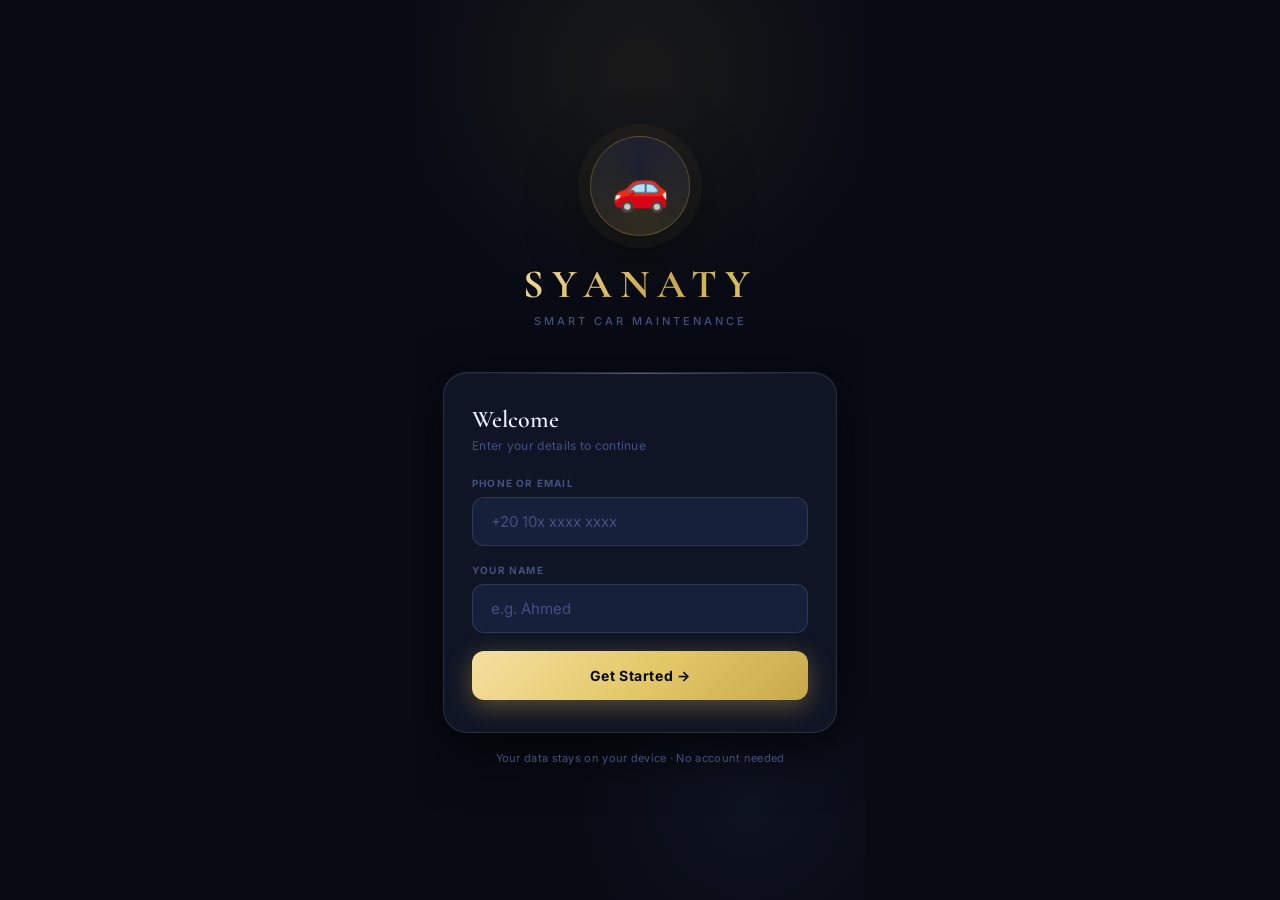
==== frontend/index.html @ de8be2dd "All" ====
<!DOCTYPE html>
<html lang="en" dir="ltr">
<head>
<meta charset="UTF-8">
<meta name="viewport" content="width=device-width, initial-scale=1.0, maximum-scale=1.0, user-scalable=no">
<title>SYANATY – Smart Car Maintenance</title>

<!-- ═══ PWA / iOS META ═══ -->
<meta name="application-name" content="SYANATY">
<meta name="apple-mobile-web-app-capable" content="yes">
<meta name="apple-mobile-web-app-status-bar-style" content="black-translucent">
<meta name="apple-mobile-web-app-title" content="SYANATY">
<meta name="mobile-web-app-capable" content="yes">
<meta name="theme-color" content="#080B14">
<meta name="description" content="Smart Car Maintenance Tracker">
<link rel="preconnect" href="https://fonts.googleapis.com">
<link href="https://fonts.googleapis.com/css2?family=Cormorant+Garamond:wght@500;600;700&family=Inter:wght@400;500;600;700&display=swap" rel="stylesheet">
<link rel="stylesheet" href="styles.css">
</head>
<body>
<div id="app">

<!-- ══ LOGIN ══ -->
<div id="loginScreen">
  <div class="login-emblem">🚗</div>
  <div class="login-wordmark">SYANATY</div>
  <div class="login-tagline">Smart Car Maintenance</div>
  <div class="login-card">
    <div class="l-title">Welcome</div>
    <div class="l-sub">Enter your details to continue</div>
    <label class="f-label">Phone or Email</label>
    <input class="f-input" id="loginInput" type="text" placeholder="+20 10x xxxx xxxx" autocomplete="off">
    <label class="f-label">Your Name</label>
    <input class="f-input" id="nameInput" type="text" placeholder="e.g. Ahmed">
    <button class="btn-gold" onclick="handleLogin()">Get Started →</button>
  </div>
  <div class="l-footer">Your data stays on your device · No account needed</div>
</div>

<!-- ══ MAIN APP ══ -->
<div id="mainApp" style="display:none;flex-direction:column;height:100%;position:relative;overflow:hidden;">

  <div id="header">
    <div class="hdr-brand">
      <div class="hdr-icon">🚗</div>
      <div class="hdr-name">SYANATY</div>
    </div>
    <div class="hdr-car">
      <div class="hdr-car-name" id="headerCarName">My Car</div>
      <div class="hdr-odo">📍 <span id="headerOdo">0</span> km</div>
    </div>
    <div class="hdr-actions">
      <button class="icon-btn" title="Update Odometer" onclick="openModal('odoModal')">🔢</button>
      <button class="icon-btn" title="Toggle Theme" id="darkToggle" onclick="toggleDark()">☀️</button>
    </div>
  </div>

  <div id="screens">

    <!-- GARAGE -->
    <div class="screen active" id="garageScreen">
      <div id="carCardContainer"></div>
      <div class="stats-grid" id="statsGrid"></div>
      <button class="add-car-btn" onclick="showToast('Multi-vehicle support coming soon!','info')">
        ＋ Add Another Vehicle
      </button>
    </div>

    <!-- CATALOG -->
    <div class="screen" id="catalogScreen">
      <div class="cat-header">
        <div>
          <div class="pg-title">Parts Catalog</div>
          <div class="pg-sub">Replacement interval tracking</div>
        </div>
        <button class="dev-btn" onclick="openDevPassword()">🛠️</button>
      </div>
      <div class="notice-banner">
        <span style="font-size:15px;flex-shrink:0;margin-top:1px">⚠️</span>
        <span>Egypt conditions — heat, dust, congestion — may reduce service intervals by up to 20%. Consider earlier replacements.</span>
      </div>
      <div id="partsList"></div>
    </div>

    <!-- HISTORY -->
    <div class="screen" id="historyScreen">
      <div class="pg-title">Maintenance History</div>
      <div class="pg-sub">Full service record</div>
      <button class="urgent-add-btn" onclick="openModal('urgentModal')">🚨 Add Urgent Record</button>
      <div class="filter-row">
        <button class="filter-btn active" id="filterAll"    onclick="setFilter('all')">All Records</button>
        <button class="filter-btn"        id="filterUrgent" onclick="setFilter('urgent')">Urgent Only</button>
      </div>
      <button class="export-btn" onclick="exportPDF()">📄 Export PDF Report</button>
      <div class="timeline" id="historyTimeline"></div>
    </div>

    <!-- EXPENSES -->
    <div class="screen" id="expensesScreen">
      <div class="pg-title">Expense Tracker</div>
      <div class="pg-sub">Monthly spending overview</div>
      <select class="month-sel" id="monthSelector" onchange="renderExpenses()"></select>
      <div class="exp-cards">
        <div class="exp-card fuel">
          <div class="exp-icon">⛽</div>
          <div class="exp-amt" id="fuelTotal">0</div>
          <div class="exp-lbl">Fuel · EGP</div>
        </div>
        <div class="exp-card maint">
          <div class="exp-icon">🔧</div>
          <div class="exp-amt" id="maintTotal">0</div>
          <div class="exp-lbl">Service · EGP</div>
        </div>
      </div>
      <div class="total-card">
        <div class="total-lbl">Total This Month</div>
        <div class="total-amt" id="monthTotal">0 EGP</div>
      </div>
      <button class="add-exp-btn" onclick="openModal('fuelModal')">⛽ Add Fuel Expense</button>
      <div class="txn-list" id="transactionList"></div>
    </div>

    <!-- PART DETAIL -->
    <div class="screen" id="partDetailScreen">
      <button class="back-btn" onclick="closePartDetail()">← Back to Catalog</button>
      <div class="pg-title" id="detailPartName"></div>
      <div class="detail-circ" id="detailCircle"></div>
      <div class="detail-grid" id="detailGrid"></div>
      <div class="tips-box" id="detailTips"></div>
      <div style="margin-top:14px">
        <button class="replace-btn" id="detailReplaceBtn" style="margin-left:0;font-size:14px;padding:14px">✅ Mark as Replaced</button>
      </div>
    </div>

  </div><!-- /screens -->

  <div id="bottomNav">
    <button class="nav-tab active" data-tab="garageScreen"  onclick="switchTab('garageScreen',this)">
      <span class="nav-icon">🏠</span><span class="nav-lbl">Garage</span>
    </button>
    <button class="nav-tab" data-tab="catalogScreen" onclick="switchTab('catalogScreen',this)">
      <span class="nav-icon">📋</span><span class="nav-lbl">Catalog</span>
    </button>
    <button class="nav-tab" data-tab="historyScreen" onclick="switchTab('historyScreen',this)">
      <span class="nav-icon">🕐</span><span class="nav-lbl">History</span>
    </button>
    <button class="nav-tab" data-tab="expensesScreen" onclick="switchTab('expensesScreen',this)">
      <span class="nav-icon">💰</span><span class="nav-lbl">Expenses</span>
    </button>
  </div>

</div><!-- /mainApp -->
</div><!-- /app -->


<div id="toast"></div>

<!-- CONFIRM -->
<div class="conf-ov" id="confirmOverlay">
  <div class="conf-box">
    <div class="conf-icon" id="confirmIcon">⚠️</div>
    <div class="conf-title" id="confirmTitle">Are you sure?</div>
    <div class="conf-msg"   id="confirmMsg">This action cannot be undone.</div>
    <div class="conf-acts">
      <button class="btn-ms" style="flex:1" onclick="closeConfirm()">Cancel</button>
      <button class="btn-mp red" style="flex:1" id="confirmOkBtn">Delete</button>
    </div>
  </div>
</div>


<!-- MODAL: Edit Car -->
<div class="modal-ov" id="carModal"><div class="modal">
  <span class="modal-handle"></span>
  <div class="modal-title">Edit Vehicle</div>
  <div class="modal-field"><label>Vehicle Name</label><input class="modal-input" id="editCarName" placeholder="e.g. My Peugeot 208"></div>
  <div class="modal-field"><label>Year</label><input class="modal-input" id="editCarYear" type="number" placeholder="2020"></div>
  <div class="modal-field">
    <label>Vehicle Icon</label>
    <div style="display:flex;align-items:center;gap:14px;margin-top:6px">
      <span id="selectedEmoji" style="font-size:34px">🚗</span>
      <div style="display:flex;gap:10px;flex-wrap:wrap">
        ${['🚗','🚙','🚕','🏎️','🚐','🚌','🛻','🚓'].map(e=>`<button onclick="selectEmoji('${e}')" style="font-size:24px;background:none;border:none;cursor:pointer;transition:transform .15s" onmouseover="this.style.transform='scale(1.3)'" onmouseout="this.style.transform='scale(1)'">${e}</button>`).join('')}
      </div>
    </div>
  </div>
  <div class="modal-actions">
    <button class="btn-ms" onclick="closeModal('carModal')">Cancel</button>
    <button class="btn-mp" onclick="saveCarDetails()">Save Changes</button>
  </div>
</div></div>

<!-- MODAL: Odometer -->
<div class="modal-ov" id="odoModal"><div class="modal">
  <span class="modal-handle"></span>
  <div class="modal-title">Update Odometer</div>
  <div class="modal-field"><label>Current Reading (km)</label><input class="modal-input" id="newOdo" type="number" placeholder="e.g. 45000"></div>
  <div class="modal-actions">
    <button class="btn-ms" onclick="closeModal('odoModal')">Cancel</button>
    <button class="btn-mp" onclick="updateOdometer()">Update</button>
  </div>
</div></div>

<!-- MODAL: Replace -->
<div class="modal-ov" id="replaceModal"><div class="modal">
  <span class="modal-handle"></span>
  <div class="modal-title">Mark as Replaced</div>
  <div style="background:var(--gold-a);border:1px solid var(--gold-b);border-radius:var(--r-xs);padding:12px 14px;margin-bottom:18px;font-size:13px;color:var(--gold2);font-weight:600" id="replacePartName"></div>
  <div class="modal-field"><label>Replacement Date</label><input class="modal-input" id="replaceDate" type="date"></div>
  <div class="modal-field"><label>Odometer at Replacement (km)</label><input class="modal-input" id="replaceKM" type="number"></div>
  <div class="modal-field"><label>Cost (EGP)</label><input class="modal-input" id="replaceCost" type="number" placeholder="e.g. 350"></div>
  <div class="modal-actions">
    <button class="btn-ms" onclick="closeModal('replaceModal')">Cancel</button>
    <button class="btn-mp" onclick="confirmReplacement()">✅ Confirm</button>
  </div>
</div></div>

<!-- MODAL: Dev Password -->
<div class="modal-ov" id="devPwModal"><div class="modal">
  <span class="modal-handle"></span>
  <div class="modal-title">🛠️ Developer Access</div>
  <div class="modal-field"><label>Password</label><input class="modal-input" id="devPwInput" type="password" placeholder="Enter password"></div>
  <div class="modal-actions">
    <button class="btn-ms" onclick="closeModal('devPwModal')">Cancel</button>
    <button class="btn-mp" onclick="checkDevPassword()">Unlock</button>
  </div>
</div></div>

<!-- MODAL: Dev Panel -->
<div class="modal-ov" id="devModal"><div class="modal">
  <span class="modal-handle"></span>
  <div class="dev-ph">
    <div class="modal-title" style="margin-bottom:0">🛠️ Developer Panel</div>
    <button class="icon-btn" onclick="closeModal('devModal')">✕</button>
  </div>
  <div id="devPartsList"></div>
  <div class="add-part-sec">
    <h3>Add New Part</h3>
    <div class="modal-field"><label>Part Name</label><input class="modal-input" id="newPartName" placeholder="e.g. Cabin Air Filter"></div>
    <div class="modal-field"><label>Interval (km)</label><input class="modal-input" id="newPartKM" type="number" placeholder="15000"></div>
    <div class="modal-field"><label>Interval (months)</label><input class="modal-input" id="newPartMonths" type="number" placeholder="12"></div>
    <div class="modal-field"><label>Cost (EGP)</label><input class="modal-input" id="newPartCost" type="number" placeholder="200"></div>
    <button class="btn-mp" style="width:100%" onclick="addNewPart()">Add Part</button>
  </div>
</div></div>

<!-- MODAL: Edit Part -->
<div class="modal-ov" id="editPartModal"><div class="modal">
  <span class="modal-handle"></span>
  <div class="modal-title">Edit Part</div>
  <input type="hidden" id="editPartId">
  <div class="modal-field"><label>Part Name</label><input class="modal-input" id="editPartName"></div>
  <div class="modal-field"><label>Interval (km)</label><input class="modal-input" id="editPartKM" type="number"></div>
  <div class="modal-field"><label>Interval (months)</label><input class="modal-input" id="editPartMonths" type="number"></div>
  <div class="modal-field"><label>Last Replaced KM</label><input class="modal-input" id="editPartLastKM" type="number"></div>
  <div class="modal-field"><label>Last Replaced Date</label><input class="modal-input" id="editPartLastDate" type="date"></div>
  <div class="modal-field"><label>Cost (EGP)</label><input class="modal-input" id="editPartCost" type="number"></div>
  <div class="modal-actions">
    <button class="btn-ms" onclick="closeModal('editPartModal')">Cancel</button>
    <button class="btn-mp" onclick="savePartEdit()">Save</button>
  </div>
</div></div>

<!-- MODAL: Urgent -->
<div class="modal-ov" id="urgentModal"><div class="modal">
  <span class="modal-handle"></span>
  <div class="modal-title">🚨 Urgent Record</div>
  <div class="modal-field"><label>Service / Issue</label><input class="modal-input" id="urgentService" placeholder="e.g. Brake failure repair"></div>
  <div class="modal-field"><label>Date</label><input class="modal-input" id="urgentDate" type="date"></div>
  <div class="modal-field"><label>Odometer (km)</label><input class="modal-input" id="urgentMileage" type="number"></div>
  <div class="modal-field"><label>Cost (EGP)</label><input class="modal-input" id="urgentCost" type="number"></div>
  <div class="modal-actions">
    <button class="btn-ms" onclick="closeModal('urgentModal')">Cancel</button>
    <button class="btn-mp red" onclick="saveUrgentRecord()">Add Record</button>
  </div>
</div></div>

<!-- MODAL: Edit History -->
<div class="modal-ov" id="editHistoryModal"><div class="modal">
  <span class="modal-handle"></span>
  <div class="modal-title">Edit Record</div>
  <input type="hidden" id="editHistoryId">
  <div class="modal-field"><label>Service</label><input class="modal-input" id="editHistoryService"></div>
  <div class="modal-field"><label>Date</label><input class="modal-input" id="editHistoryDate" type="date"></div>
  <div class="modal-field"><label>Odometer (km)</label><input class="modal-input" id="editHistoryMileage" type="number"></div>
  <div class="modal-field"><label>Cost (EGP)</label><input class="modal-input" id="editHistoryCost" type="number"></div>
  <div class="modal-actions">
    <button class="btn-ms" onclick="closeModal('editHistoryModal')">Cancel</button>
    <button class="btn-mp" onclick="saveHistoryEdit()">Save Changes</button>
  </div>
</div></div>

<!-- MODAL: Parts Alert -->
<div class="modal-ov" id="partsAlertModal"><div class="modal">
  <span class="modal-handle"></span>
  <div style="display:flex;align-items:center;gap:12px;margin-bottom:20px">
    <span id="partsAlertIcon" style="font-size:26px"></span>
    <div class="modal-title" style="margin-bottom:0" id="partsAlertTitle"></div>
  </div>
  <div id="partsAlertList"></div>
  <div style="margin-top:16px">
    <button class="btn-mp" onclick="closeModal('partsAlertModal');switchTab('catalogScreen',document.querySelector('[data-tab=catalogScreen]'))">View Full Catalog →</button>
  </div>
</div></div>

<!-- MODAL: Fuel -->
<div class="modal-ov" id="fuelModal"><div class="modal">
  <span class="modal-handle"></span>
  <div class="modal-title">⛽ Add Fuel Expense</div>
  <div class="modal-field"><label>Amount (EGP)</label><input class="modal-input" id="fuelAmount" type="number" placeholder="e.g. 500"></div>
  <div class="modal-field"><label>Note</label><input class="modal-input" id="fuelNote" placeholder="e.g. Full tank"></div>
  <div class="modal-field"><label>Date</label><input class="modal-input" id="fuelDate" type="date"></div>
  <div class="modal-actions">
    <button class="btn-ms" onclick="closeModal('fuelModal')">Cancel</button>
    <button class="btn-mp grn" onclick="saveFuelExpense()">Add Expense</button>
  </div>
</div></div>

<script>
// ══════════════════════════════════════════
//  DATA
// ══════════════════════════════════════════
const DEFAULT_PARTS = [
  {id:'p1', name:'Engine Oil',           intervalKM:5000,  intervalMonths:3,  lastReplacedKM:0, lastReplacedDate:ds(-60),  costNew:350},
  {id:'p2', name:'Oil Filter',           intervalKM:5000,  intervalMonths:3,  lastReplacedKM:0, lastReplacedDate:ds(-60),  costNew:80},
  {id:'p3', name:'Air Filter',           intervalKM:15000, intervalMonths:12, lastReplacedKM:0, lastReplacedDate:ds(-180), costNew:150},
  {id:'p4', name:'Cabin Air Filter',     intervalKM:15000, intervalMonths:12, lastReplacedKM:0, lastReplacedDate:ds(-200), costNew:120},
  {id:'p5', name:'Spark Plugs',          intervalKM:30000, intervalMonths:24, lastReplacedKM:0, lastReplacedDate:ds(-400), costNew:600},
  {id:'p6', name:'Brake Pads (Front)',   intervalKM:30000, intervalMonths:24, lastReplacedKM:0, lastReplacedDate:ds(-300), costNew:800},
  {id:'p7', name:'Brake Pads (Rear)',    intervalKM:50000, intervalMonths:36, lastReplacedKM:0, lastReplacedDate:ds(-365), costNew:600},
  {id:'p8', name:'Timing Belt',          intervalKM:60000, intervalMonths:48, lastReplacedKM:0, lastReplacedDate:ds(-500), costNew:2500},
  {id:'p9', name:'Coolant',             intervalKM:40000, intervalMonths:24, lastReplacedKM:0, lastReplacedDate:ds(-250), costNew:400},
  {id:'p10',name:'Transmission Fluid',   intervalKM:60000, intervalMonths:48, lastReplacedKM:0, lastReplacedDate:ds(-600), costNew:900},
  {id:'p11',name:'Brake Fluid',          intervalKM:40000, intervalMonths:24, lastReplacedKM:0, lastReplacedDate:ds(-300), costNew:250},
  {id:'p12',name:'Battery',              intervalKM:80000, intervalMonths:48, lastReplacedKM:0, lastReplacedDate:ds(-200), costNew:3000},
  {id:'p13',name:'Tire Rotation',        intervalKM:10000, intervalMonths:6,  lastReplacedKM:0, lastReplacedDate:ds(-90),  costNew:200},
  {id:'p14',name:'Wipers',              intervalKM:20000, intervalMonths:12, lastReplacedKM:0, lastReplacedDate:ds(-180), costNew:200},
  {id:'p15',name:'Power Steering Fluid', intervalKM:50000, intervalMonths:36, lastReplacedKM:0, lastReplacedDate:ds(-400), costNew:300},
];

const TIPS = {
  'Engine Oil':          ['Change oil every 5,000 km in Egyptian climate — heat degrades oil faster.','Use full-synthetic for better protection at high temperatures.','Check oil level monthly between changes.'],
  'Oil Filter':          ['Always replace the oil filter with every oil change.','A clogged filter reduces engine protection significantly.','Use OEM or quality aftermarket filters.'],
  'Air Filter':          ['Dusty Cairo roads clog filters faster — inspect every 5,000 km.','A dirty filter reduces fuel efficiency by up to 10%.','Tap gently to remove loose dust between changes.'],
  'Brake Pads (Front)':  ['Squealing sounds mean brake pads need inspection immediately.','City traffic causes faster brake wear than highway driving.','Always replace front pads as a pair.'],
  'Brake Pads (Rear)':   ['Monitor rear pads alongside front — replace as sets where possible.','Softer rear pads degrade faster with heavy loads.'],
  'Spark Plugs':         ['Worn plugs cause rough idling and poor fuel economy.','Iridium plugs last significantly longer than standard copper.','Check plug condition during every major tune-up.'],
  'Battery':             ['Extreme summer heat reduces battery life significantly.','Clean terminal corrosion with a baking soda solution.','Test battery health annually after the second year.'],
  'Timing Belt':         ['Never delay timing belt replacement — failure destroys the engine.','Always replace the water pump and tensioner at the same time.','Record the exact mileage and date of every replacement.'],
};

function ds(offset=0) {
  const d=new Date(); d.setDate(d.getDate()+offset);
  return d.toISOString().split('T')[0];
}
function load(k,def){ try{const v=localStorage.getItem(k);return v?JSON.parse(v):def}catch{return def} }
function save(k,v){ localStorage.setItem(k,JSON.stringify(v)); }

let car      = load('sy_car',     {name:'My Car',year:2020,emoji:'🚗',odometer:25000});
let parts    = load('sy_parts',   DEFAULT_PARTS);
let history  = load('sy_history', []);
let expenses = load('sy_expenses',{});
let isDark   = load('sy_dark',    true);
let hFilter  = 'all';
let curPartId= null;

// ══════════════════════════════════════════
//  BOOT
// ══════════════════════════════════════════
window.addEventListener('DOMContentLoaded',()=>{
  applyTheme();
  if(load('sy_logged',false)) showApp();
  setupMonths();
  document.getElementById('newOdo').value = car.odometer;
});

function applyTheme(){
  const on=!isDark;
  document.documentElement.classList.toggle('light',on);
  const btn=document.getElementById('darkToggle');
  if(btn) btn.textContent = isDark?'☀️':'🌙';
}
function toggleDark(){ isDark=!isDark; save('sy_dark',isDark); applyTheme(); }

function handleLogin(){
  const val=document.getElementById('loginInput').value.trim();
  if(!val){showToast('Please enter your phone or email','error');return;}
  const name=document.getElementById('nameInput').value.trim();
  if(name){ car.name=name+"'s Car"; save('sy_car',car); }
  save('sy_logged',true);
  showApp();
}
function showApp(){
  document.getElementById('loginScreen').style.display='none';
  document.getElementById('mainApp').style.display='flex';
  renderAll();
}
function renderAll(){ renderHeader();renderGarage();renderCatalog();renderHistory();renderExpenses(); }

// ══════════════════════════════════════════
//  HEADER
// ══════════════════════════════════════════
function renderHeader(){
  document.getElementById('headerCarName').textContent=car.emoji+' '+car.name;
  document.getElementById('headerOdo').textContent=fmt(car.odometer);
}

// ══════════════════════════════════════════
//  TABS
// ══════════════════════════════════════════
function switchTab(id,btn){
  document.querySelectorAll('.screen').forEach(s=>s.classList.remove('active'));
  document.querySelectorAll('.nav-tab').forEach(t=>t.classList.remove('active'));
  document.getElementById(id).classList.add('active');
  btn.classList.add('active');
  if(id==='expensesScreen') renderExpenses();
}

// ══════════════════════════════════════════
//  GARAGE
// ══════════════════════════════════════════
function renderGarage(){
  document.getElementById('carCardContainer').innerHTML=`
    <div class="car-card ani">
      <span class="cc-emoji">${car.emoji}</span>
      <div class="cc-eyebrow">Your Vehicle</div>
      <div class="cc-name">${car.name}</div>
      <span class="cc-year">${car.year}</span>
      <div class="cc-divider"></div>
      <div class="cc-odo-label">Current Odometer</div>
      <div class="cc-odo-row">
        <div class="cc-odo-val">${fmt(car.odometer)}</div>
        <div class="cc-odo-unit">km</div>
      </div>
      <div class="cc-actions">
        <button class="cc-btn" onclick="openEditCar()">✏️ Edit Details</button>
        <button class="cc-btn" onclick="openModal('odoModal')">🔢 Update KM</button>
      </div>
    </div>`;

  const urg=parts.filter(p=>calcLife(p)<15).length;
  const att=parts.filter(p=>{const l=calcLife(p);return l>=15&&l<30;}).length;
  const tot=history.reduce((s,h)=>s+(h.cost||0),0);

  document.getElementById('statsGrid').innerHTML=`
    <div class="stat-card s-red clickable" onclick="showPartsModal('urgent')">
      <div class="stat-icon-ring si-red">⚠️</div>
      <div class="stat-val c-red">${urg}</div>
      <div class="stat-label">Urgent Parts</div>
      <div class="stat-hint sh-red">Tap to view →</div>
    </div>
    <div class="stat-card s-amber clickable" onclick="showPartsModal('attention')">
      <div class="stat-icon-ring si-amber">🔔</div>
      <div class="stat-val c-amber">${att}</div>
      <div class="stat-label">Need Attention</div>
      <div class="stat-hint sh-amber">Tap to view →</div>
    </div>
    <div class="stat-card">
      <div class="stat-icon-ring si-blue">📋</div>
      <div class="stat-val">${history.length}</div>
      <div class="stat-label">Services Done</div>
    </div>
    <div class="stat-card">
      <div class="stat-icon-ring si-gold">💰</div>
      <div class="stat-val" style="font-size:20px">${fmt(tot)}</div>
      <div class="stat-label">Total Spent (EGP)</div>
    </div>`;
}

// ══════════════════════════════════════════
//  CATALOG
// ══════════════════════════════════════════
function calcLife(p){ return Math.max(0,Math.min(100,((p.intervalKM-(car.odometer-p.lastReplacedKM))/p.intervalKM)*100)); }
function calcExpiry(p){ const d=new Date(p.lastReplacedDate); d.setMonth(d.getMonth()+p.intervalMonths); return d.toISOString().split('T')[0]; }
function calcRemKM(p){ return Math.max(0,p.intervalKM-(car.odometer-p.lastReplacedKM)); }

function renderCatalog(){
  const list=document.getElementById('partsList');
  if(!parts.length){list.innerHTML='<div class="empty"><div class="empty-ico">🔧</div><div class="empty-txt">No parts in catalog. Use the developer panel to add some.</div></div>';return;}
  list.innerHTML=parts.map(p=>{
    const life=calcLife(p), remKM=calcRemKM(p), expiry=calcExpiry(p);
    const bc=life<15?'bg-crit':life<30?'bg-warn':'bg-good';
    const bt=life<15?'Critical':life<30?'Soon':'Good';
    const cc=life<15?'urgent':life<30?'warning':'';
    return `<div class="part-card ${cc} ani" onclick="openDetail('${p.id}')">
      <div class="part-hdr">
        <div class="part-name">${p.name}</div>
        <span class="part-badge ${bc}">${bt}</span>
      </div>
      <div class="part-body">
        <div>${svg(life,56)}</div>
        <div class="part-info">
          <div class="part-row"><span class="pr-lbl">Remaining</span><span class="pr-val" style="color:${life<15?'var(--red)':life<30?'var(--amber)':'var(--green)'};font-family:var(--serif);font-size:14px">${life.toFixed(0)}%</span></div>
          <div class="part-row"><span class="pr-lbl">KM left</span><span class="pr-val">${fmt(remKM)} km</span></div>
          <div class="part-row"><span class="pr-lbl">Due date</span><span class="pr-val">${expiry}</span></div>
          <div class="part-row"><span class="pr-lbl">Interval</span><span class="pr-val">${fmt(p.intervalKM)} km</span></div>
        </div>
      </div>
      <button class="replace-btn ${life<15?'crit':''}" onclick="event.stopPropagation();openReplaceModal('${p.id}')">✅ Mark as Replaced</button>
    </div>`;
  }).join('');
}

function svg(pct,size=80,fs='11'){
  const r=(size-10)/2, circ=2*Math.PI*r, off=circ*(1-pct/100);
  const c=pct<15?'var(--red)':pct<30?'var(--amber)':'var(--green)';
  return `<svg width="${size}" height="${size}" viewBox="0 0 ${size} ${size}" class="circ-svg">
    <circle class="circ-bg" cx="${size/2}" cy="${size/2}" r="${r}"/>
    <circle class="circ-fg" cx="${size/2}" cy="${size/2}" r="${r}" stroke="${c}" stroke-dasharray="${circ}" stroke-dashoffset="${off}"/>
    <text class="circ-txt" x="${size/2}" y="${size/2+4}" text-anchor="middle" fill="${c}" font-size="${fs}" font-weight="700">${pct.toFixed(0)}%</text>
  </svg>`;
}

// ══════════════════════════════════════════
//  PART DETAIL
// ══════════════════════════════════════════
function openDetail(id){
  curPartId=id;
  const p=parts.find(x=>x.id===id);
  const life=calcLife(p), remKM=calcRemKM(p), expiry=calcExpiry(p);
  document.getElementById('detailPartName').textContent=p.name;
  document.getElementById('detailCircle').innerHTML=svg(life,160,'18');
  document.getElementById('detailGrid').innerHTML=`
    <div class="d-stat"><div class="ds-lbl">Remaining Life</div><div class="ds-val" style="color:${life<15?'var(--red)':life<30?'var(--amber)':'var(--green)'}">${life.toFixed(1)}%</div></div>
    <div class="d-stat"><div class="ds-lbl">KM Remaining</div><div class="ds-val">${fmt(remKM)} km</div></div>
    <div class="d-stat"><div class="ds-lbl">Due Date</div><div class="ds-val">${expiry}</div></div>
    <div class="d-stat"><div class="ds-lbl">Interval</div><div class="ds-val">${fmt(p.intervalKM)} km</div></div>
    <div class="d-stat"><div class="ds-lbl">Last Replaced</div><div class="ds-val">${p.lastReplacedDate}</div></div>
    <div class="d-stat"><div class="ds-lbl">Replaced at KM</div><div class="ds-val">${fmt(p.lastReplacedKM)}</div></div>`;
  const tips=(TIPS[p.name])||['Check this component regularly.','Follow manufacturer recommendations.','Keep records of all replacements.'];
  document.getElementById('detailTips').innerHTML=`
    <div class="tips-hdr">💡 Maintenance Tips</div>
    ${tips.map(t=>`<div class="tip-line">${t}</div>`).join('')}`;
  document.getElementById('detailReplaceBtn').onclick=()=>openReplaceModal(id);
  document.querySelectorAll('.screen').forEach(s=>s.classList.remove('active'));
  document.getElementById('partDetailScreen').classList.add('active');
}
function closePartDetail(){
  document.querySelectorAll('.screen').forEach(s=>s.classList.remove('active'));
  document.getElementById('catalogScreen').classList.add('active');
}

// ══════════════════════════════════════════
//  PARTS ALERT MODAL
// ══════════════════════════════════════════
function showPartsModal(type){
  const isUrgent=type==='urgent';
  const filtered=parts.filter(p=>{const l=calcLife(p);return isUrgent?l<15:(l>=15&&l<30);}).sort((a,b)=>calcLife(a)-calcLife(b));
  document.getElementById('partsAlertIcon').textContent=isUrgent?'⚠️':'🔔';
  document.getElementById('partsAlertTitle').textContent=isUrgent?'Urgent Parts':'Need Attention';
  if(!filtered.length){
    document.getElementById('partsAlertList').innerHTML=`<div style="text-align:center;padding:28px 0;color:var(--txt3);font-size:14px">${isUrgent?'✅ No urgent parts right now!':'✅ All parts are in good shape!'}</div>`;
  } else {
    const ac=isUrgent?'var(--red)':'var(--amber)';
    const bg=isUrgent?'var(--red-a)':'var(--amber-a)';
    const bd=isUrgent?'rgba(255,92,122,.2)':'rgba(245,158,11,.2)';
    document.getElementById('partsAlertList').innerHTML=filtered.map(p=>{
      const life=calcLife(p),remKM=calcRemKM(p);
      return `<div style="background:${bg};border:1px solid ${bd};border-radius:var(--r-sm);padding:14px;margin-bottom:10px;display:flex;align-items:center;gap:12px">
        <div style="flex-shrink:0">${svg(life,52,'10')}</div>
        <div style="flex:1;min-width:0">
          <div style="font-size:14px;font-weight:700;color:var(--txt);margin-bottom:4px">${p.name}</div>
          <div style="font-size:12px;color:${ac};font-weight:700">${fmt(remKM)} km remaining</div>
          <div style="font-size:10px;color:var(--txt3);margin-top:3px;text-transform:uppercase;letter-spacing:.5px">Due: ${calcExpiry(p)}</div>
        </div>
        <button onclick="closeModal('partsAlertModal');openReplaceModal('${p.id}')" style="flex-shrink:0;padding:9px 12px;border-radius:var(--r-xs);border:none;background:${ac};color:${isUrgent?'white':'#080B14'};font-family:var(--sans);font-size:11px;font-weight:700;cursor:pointer;letter-spacing:.3px">Replace</button>
      </div>`;
    }).join('');
  }
  openModal('partsAlertModal');
}

// ══════════════════════════════════════════
//  HISTORY
// ══════════════════════════════════════════
function setFilter(f){
  hFilter=f;
  document.getElementById('filterAll').classList.toggle('active',f==='all');
  document.getElementById('filterUrgent').classList.toggle('active',f==='urgent');
  renderHistory();
}
function renderHistory(){
  const tl=document.getElementById('historyTimeline');
  let recs=[...history].sort((a,b)=>b.date.localeCompare(a.date));
  if(hFilter==='urgent') recs=recs.filter(r=>r.urgent);
  if(!recs.length){tl.innerHTML='<div class="empty"><div class="empty-ico">🕐</div><div class="empty-txt">No records yet. Services will appear here after marking parts as replaced.</div></div>';return;}
  tl.innerHTML=recs.map(r=>`
    <div class="tl-item ${r.urgent?'urgent-rec':''}">
      <div class="tl-service">${r.urgent?'🚨':'🔧'} ${r.service}</div>
      <div class="tl-meta">
        <span>📅 ${r.date}</span>
        <span>📍 ${fmt(r.mileage)} km</span>
        <span>💰 ${fmt(r.cost)} EGP</span>
      </div>
      <div class="tl-actions">
        <button class="tl-edit" onclick="openEditHistory('${r.id}')">✏️ Edit</button>
        <button class="tl-del"  onclick="deleteHistory('${r.id}')">🗑 Delete</button>
      </div>
    </div>`).join('');
}
function saveUrgentRecord(){
  const service=document.getElementById('urgentService').value.trim();
  const date=document.getElementById('urgentDate').value;
  const mileage=parseInt(document.getElementById('urgentMileage').value)||car.odometer;
  const cost=parseFloat(document.getElementById('urgentCost').value)||0;
  if(!service||!date){showToast('Please fill in all required fields','error');return;}
  history.push({id:uid(),date,mileage,service,cost,urgent:true});
  save('sy_history',history);
  if(cost>0) addMaintExpense(cost,service,date);
  closeModal('urgentModal');
  renderHistory();renderGarage();renderExpenses();
  showToast('Urgent record added','success');
  document.getElementById('urgentService').value='';
  document.getElementById('urgentMileage').value='';
  document.getElementById('urgentCost').value='';
}
function openEditHistory(id){
  const r=history.find(x=>x.id===id);
  document.getElementById('editHistoryId').value=id;
  document.getElementById('editHistoryService').value=r.service;
  document.getElementById('editHistoryDate').value=r.date;
  document.getElementById('editHistoryMileage').value=r.mileage;
  document.getElementById('editHistoryCost').value=r.cost;
  openModal('editHistoryModal');
}
function saveHistoryEdit(){
  const id=document.getElementById('editHistoryId').value;
  const idx=history.findIndex(x=>x.id===id);
  history[idx]={...history[idx],service:document.getElementById('editHistoryService').value,date:document.getElementById('editHistoryDate').value,mileage:parseInt(document.getElementById('editHistoryMileage').value)||0,cost:parseFloat(document.getElementById('editHistoryCost').value)||0};
  save('sy_history',history);
  closeModal('editHistoryModal');
  renderHistory();
  showToast('Record updated','success');
}
function deleteHistory(id){
  showConfirm('Delete Record?','This maintenance record will be permanently removed.',()=>{
    history=history.filter(x=>x.id!==id);
    save('sy_history',history);
    renderHistory();renderGarage();
    showToast('Record deleted','success');
  });
}
function exportPDF(){
  showToast('Generating report…','info');
  setTimeout(()=>{
    const lines=[`SYANATY – Maintenance Report`,`Generated: ${new Date().toLocaleDateString()}`,`Car: ${car.name} (${car.year})`,`Odometer: ${fmt(car.odometer)} km`,``,`MAINTENANCE HISTORY:`,...history.map(r=>`${r.date} | ${r.service} | ${fmt(r.mileage)} km | ${fmt(r.cost)} EGP${r.urgent?' [URGENT]':''}`)];
    const blob=new Blob([lines.join('\n')],{type:'text/plain'});
    const a=document.createElement('a'); a.href=URL.createObjectURL(blob); a.download='syanaty_report.txt'; a.click();
    showToast('Report downloaded!','success');
  },600);
}

// ══════════════════════════════════════════
//  EXPENSES
// ══════════════════════════════════════════
function setupMonths(){
  const sel=document.getElementById('monthSelector');
  const now=new Date();
  for(let i=0;i<12;i++){
    const d=new Date(now.getFullYear(),now.getMonth()-i,1);
    const key=`${d.getFullYear()}-${String(d.getMonth()+1).padStart(2,'0')}`;
    const lbl=d.toLocaleDateString('en-US',{month:'long',year:'numeric'});
    const opt=document.createElement('option');
    opt.value=key; opt.textContent=lbl;
    if(i===0) opt.selected=true;
    sel.appendChild(opt);
  }
}
function renderExpenses(){
  const month=document.getElementById('monthSelector').value;
  const data=expenses[month]||{fuel:0,maintenance:0,entries:[]};
  document.getElementById('fuelTotal').textContent=fmt(data.fuel);
  document.getElementById('maintTotal').textContent=fmt(data.maintenance);
  document.getElementById('monthTotal').textContent=`${fmt(data.fuel+data.maintenance)} EGP`;
  const list=document.getElementById('transactionList');
  if(!data.entries.length){list.innerHTML='<div class="empty" style="padding:32px 0"><div class="empty-ico">💳</div><div class="empty-txt">No transactions this month</div></div>';return;}
  list.innerHTML=[...data.entries].reverse().map(e=>`
    <div class="txn-item">
      <div class="txn-left">
        <div class="txn-name">${e.type==='fuel'?'⛽':'🔧'} ${e.note||(e.type==='fuel'?'Fuel':'Maintenance')}</div>
        <div class="txn-date">${e.date}</div>
      </div>
      <div class="txn-amt ${e.type==='fuel'?'ta-fuel':'ta-maint'}">${fmt(e.amount)} EGP</div>
    </div>`).join('');
}
function saveFuelExpense(){
  const amount=parseFloat(document.getElementById('fuelAmount').value);
  const note=document.getElementById('fuelNote').value.trim()||'Fuel';
  const date=document.getElementById('fuelDate').value||ds();
  if(!amount||amount<=0){showToast('Enter a valid amount','error');return;}
  const month=date.substring(0,7);
  if(!expenses[month]) expenses[month]={fuel:0,maintenance:0,entries:[]};
  expenses[month].fuel+=amount;
  expenses[month].entries.push({type:'fuel',amount,note,date});
  save('sy_expenses',expenses);
  closeModal('fuelModal');renderExpenses();
  showToast('Fuel expense added','success');
  document.getElementById('fuelAmount').value='';document.getElementById('fuelNote').value='';document.getElementById('fuelDate').value='';
}
function addMaintExpense(cost,service,date){
  const month=(date||ds()).substring(0,7);
  if(!expenses[month]) expenses[month]={fuel:0,maintenance:0,entries:[]};
  expenses[month].maintenance+=cost;
  expenses[month].entries.push({type:'maintenance',amount:cost,note:service,date:date||ds()});
  save('sy_expenses',expenses);
}

// ══════════════════════════════════════════
//  CAR DETAILS
// ══════════════════════════════════════════
let tempEmoji=car.emoji;
function openEditCar(){
  document.getElementById('editCarName').value=car.name;
  document.getElementById('editCarYear').value=car.year;
  document.getElementById('selectedEmoji').textContent=car.emoji;
  tempEmoji=car.emoji;
  openModal('carModal');
}
function selectEmoji(e){ tempEmoji=e; document.getElementById('selectedEmoji').textContent=e; }
function saveCarDetails(){
  const name=document.getElementById('editCarName').value.trim();
  const year=parseInt(document.getElementById('editCarYear').value);
  if(!name){showToast('Please enter a car name','error');return;}
  car={...car,name,year:year||car.year,emoji:tempEmoji};
  save('sy_car',car);closeModal('carModal');renderAll();
  showToast('Vehicle details updated','success');
}
function updateOdometer(){
  const val=parseInt(document.getElementById('newOdo').value);
  if(!val||val<0){showToast('Enter a valid odometer reading','error');return;}
  if(val<car.odometer){showToast('New reading must be higher than current','error');return;}
  car.odometer=val;save('sy_car',car);closeModal('odoModal');renderAll();
  showToast('Odometer updated to '+fmt(val)+' km','success');
}

// ══════════════════════════════════════════
//  REPLACEMENT
// ══════════════════════════════════════════
function openReplaceModal(id){
  curPartId=id;
  const p=parts.find(x=>x.id===id);
  document.getElementById('replacePartName').textContent='🔧 '+p.name;
  document.getElementById('replaceDate').value=ds();
  document.getElementById('replaceKM').value=car.odometer;
  document.getElementById('replaceCost').value=p.costNew||'';
  openModal('replaceModal');
}
function confirmReplacement(){
  const date=document.getElementById('replaceDate').value;
  const km=parseInt(document.getElementById('replaceKM').value);
  const cost=parseFloat(document.getElementById('replaceCost').value)||0;
  if(!date||!km){showToast('Please fill in all fields','error');return;}
  const p=parts.find(x=>x.id===curPartId);
  p.lastReplacedDate=date; p.lastReplacedKM=km;
  save('sy_parts',parts);
  if(km>car.odometer){car.odometer=km;save('sy_car',car);}
  history.push({id:uid(),date,mileage:km,service:p.name+' replaced',cost,urgent:false});
  save('sy_history',history);
  addMaintExpense(cost,p.name+' replaced',date);
  closeModal('replaceModal');renderAll();
  showToast(p.name+' marked as replaced!','success');
}

// ══════════════════════════════════════════
//  DEV PANEL
// ══════════════════════════════════════════
function openDevPassword(){ document.getElementById('devPwInput').value=''; openModal('devPwModal'); }
function checkDevPassword(){
  if(document.getElementById('devPwInput').value==='12345'){
    closeModal('devPwModal'); renderDevPanel(); openModal('devModal');
  } else { showToast('Incorrect password','error'); document.getElementById('devPwInput').value=''; }
}
function renderDevPanel(){
  document.getElementById('devPartsList').innerHTML=parts.map(p=>`
    <div class="dev-part-item">
      <div class="dev-pname">${p.name} — ${fmt(p.intervalKM)} km / ${p.intervalMonths} mo</div>
      <div class="dev-pacts">
        <button class="dev-edit-btn" onclick="openEditPart('${p.id}')">✏️ Edit</button>
        <button class="dev-del-btn"  onclick="devDeletePart('${p.id}')">🗑 Delete</button>
      </div>
    </div>`).join('');
}
function openEditPart(id){
  const p=parts.find(x=>x.id===id);
  document.getElementById('editPartId').value=id;
  document.getElementById('editPartName').value=p.name;
  document.getElementById('editPartKM').value=p.intervalKM;
  document.getElementById('editPartMonths').value=p.intervalMonths;
  document.getElementById('editPartLastKM').value=p.lastReplacedKM;
  document.getElementById('editPartLastDate').value=p.lastReplacedDate;
  document.getElementById('editPartCost').value=p.costNew;
  closeModal('devModal'); openModal('editPartModal');
}
function savePartEdit(){
  const id=document.getElementById('editPartId').value;
  const idx=parts.findIndex(x=>x.id===id);
  parts[idx]={...parts[idx],name:document.getElementById('editPartName').value,intervalKM:parseInt(document.getElementById('editPartKM').value)||parts[idx].intervalKM,intervalMonths:parseInt(document.getElementById('editPartMonths').value)||parts[idx].intervalMonths,lastReplacedKM:parseInt(document.getElementById('editPartLastKM').value)||0,lastReplacedDate:document.getElementById('editPartLastDate').value,costNew:parseFloat(document.getElementById('editPartCost').value)||0};
  save('sy_parts',parts);closeModal('editPartModal');renderCatalog();renderGarage();renderDevPanel();openModal('devModal');
  showToast('Part updated','success');
}
function devDeletePart(id){
  const p=parts.find(x=>x.id===id);
  showConfirm('Delete Part?',`Remove "${p.name}" from the catalog?`,()=>{
    parts=parts.filter(x=>x.id!==id);save('sy_parts',parts);
    renderCatalog();renderGarage();renderDevPanel();
    showToast('Part deleted','success');
  });
}
function addNewPart(){
  const name=document.getElementById('newPartName').value.trim();
  const km=parseInt(document.getElementById('newPartKM').value);
  const months=parseInt(document.getElementById('newPartMonths').value);
  const cost=parseFloat(document.getElementById('newPartCost').value)||0;
  if(!name||!km||!months){showToast('Fill in name, km, and months','error');return;}
  parts.push({id:uid(),name,intervalKM:km,intervalMonths:months,lastReplacedKM:0,lastReplacedDate:ds(),costNew:cost});
  save('sy_parts',parts);
  ['newPartName','newPartKM','newPartMonths','newPartCost'].forEach(id=>document.getElementById(id).value='');
  renderCatalog();renderGarage();renderDevPanel();
  showToast('Part added to catalog','success');
}

// ══════════════════════════════════════════
//  MODALS
// ══════════════════════════════════════════
function openModal(id){
  if(id==='urgentModal'){document.getElementById('urgentDate').value=ds();document.getElementById('urgentMileage').value=car.odometer;}
  if(id==='fuelModal'){document.getElementById('fuelDate').value=ds();}
  document.getElementById(id).classList.add('open');
}
function closeModal(id){ document.getElementById(id).classList.remove('open'); }
document.querySelectorAll('.modal-ov').forEach(o=>{ o.addEventListener('click',e=>{if(e.target===o)o.classList.remove('open');}); });

// ══════════════════════════════════════════
//  CONFIRM
// ══════════════════════════════════════════
let confCb=null;
function showConfirm(title,msg,cb,icon='⚠️'){
  document.getElementById('confirmTitle').textContent=title;
  document.getElementById('confirmMsg').textContent=msg;
  document.getElementById('confirmIcon').textContent=icon;
  confCb=cb; document.getElementById('confirmOverlay').classList.add('open');
}
function closeConfirm(){ document.getElementById('confirmOverlay').classList.remove('open'); confCb=null; }
document.getElementById('confirmOkBtn').onclick=()=>{if(confCb)confCb();closeConfirm();};
document.getElementById('confirmOverlay').addEventListener('click',e=>{if(e.target===document.getElementById('confirmOverlay'))closeConfirm();});

// ══════════════════════════════════════════
//  TOAST
// ══════════════════════════════════════════
let tt;
function showToast(msg,type='success'){
  const t=document.getElementById('toast');
  t.textContent=msg; t.className=`show ${type}`;
  clearTimeout(tt); tt=setTimeout(()=>{t.className='';},2800);
}

// ══════════════════════════════════════════
//  UTILS
// ══════════════════════════════════════════
function fmt(n){ return Number(n||0).toLocaleString('en-EG'); }
function uid(){ return 'id'+Date.now()+Math.random().toString(36).slice(2,6); }
document.getElementById('nameInput').addEventListener('keydown',e=>{if(e.key==='Enter')handleLogin();});
document.getElementById('loginInput').addEventListener('keydown',e=>{if(e.key==='Enter')document.getElementById('nameInput').focus();});
</script>
</body>
</html>
---- frontend/styles.css ----
/* ── SAFE AREA for iPhone notch/home bar ── */
#bottomNav { padding-bottom: max(env(safe-area-inset-bottom), 8px); }
#app { padding-top: env(safe-area-inset-top); }
/* ══════════════════════════════════════════
   TOKENS
══════════════════════════════════════════ */
:root {
  /* dark (default) */
  --bg:         #080B14;
  --bg2:        #0C1020;
  --surf:       #101525;
  --surf2:      #16203A;
  --surf3:      #1C2A48;
  --bdr:        rgba(255,255,255,0.06);
  --bdr2:       rgba(255,255,255,0.11);
  --bdr3:       rgba(255,255,255,0.18);
  --txt:        #EEF0FF;
  --txt2:       #8A90BC;
  --txt3:       #445080;
  --gold:       #C9A84C;
  --gold2:      #E4C96A;
  --gold3:      #F5DFA0;
  --gold-a:     rgba(201,168,76,0.12);
  --gold-b:     rgba(201,168,76,0.22);
  --green:      #3DD9A4;
  --green-a:    rgba(61,217,164,0.12);
  --red:        #FF5C7A;
  --red-a:      rgba(255,92,122,0.12);
  --amber:      #F59E0B;
  --amber-a:    rgba(245,158,11,0.12);
  --blue:       #738FFF;
  --blue-a:     rgba(115,143,255,0.12);
  --sh:         0 16px 56px rgba(0,0,0,0.7);
  --sh-sm:      0 4px 20px rgba(0,0,0,0.5);
  --r:          20px;
  --r-sm:       12px;
  --r-xs:       8px;
  --nav-h:      72px;
  --hdr-h:      64px;
  --serif:      'Cormorant Garamond', Georgia, serif;
  --sans:       'Inter', system-ui, sans-serif;
}
.light {
  --bg:         #F0EEF9;
  --bg2:        #E8E4F5;
  --surf:       #FFFFFF;
  --surf2:      #F5F2FF;
  --surf3:      #EDE8FF;
  --bdr:        rgba(0,0,0,0.06);
  --bdr2:       rgba(0,0,0,0.10);
  --bdr3:       rgba(0,0,0,0.16);
  --txt:        #0D0F22;
  --txt2:       #3A3D6A;
  --txt3:       #8A8DB8;
  --gold-a:     rgba(201,168,76,0.10);
  --gold-b:     rgba(201,168,76,0.18);
  --green-a:    rgba(61,217,164,0.10);
  --red-a:      rgba(255,92,122,0.10);
  --amber-a:    rgba(245,158,11,0.10);
  --blue-a:     rgba(115,143,255,0.10);
  --sh:         0 16px 56px rgba(80,70,140,0.14);
  --sh-sm:      0 4px 20px rgba(80,70,140,0.08);
}

/* ══════════════════════════════════════════
   RESET & BASE
══════════════════════════════════════════ */
*,*::before,*::after { box-sizing:border-box; margin:0; padding:0; -webkit-tap-highlight-color:transparent; }
html,body {
  font-family: var(--sans);
  background: var(--bg);
  color: var(--txt);
  height: 100%;
  overflow: hidden;
  transition: background .4s, color .4s;
}
#app {
  max-width: 450px;
  margin: 0 auto;
  height: 100dvh;
  display: flex; flex-direction: column;
  position: relative; overflow: hidden;
  background: var(--bg);
}
/* ambient glow layer */
#app::before {
  content:'';
  position:fixed; inset:0; max-width:450px; margin:auto;
  background:
    radial-gradient(ellipse 60% 40% at 50% 0%, rgba(201,168,76,.06) 0%, transparent 70%),
    radial-gradient(ellipse 40% 60% at 100% 100%, rgba(115,143,255,.04) 0%, transparent 70%);
  pointer-events:none; z-index:0;
}

/* ══════════════════════════════════════════
   LOGIN
══════════════════════════════════════════ */
#loginScreen {
  display:flex; flex-direction:column;
  align-items:center; justify-content:center;
  min-height:100dvh; padding:44px 28px;
  background:var(--bg); position:relative; overflow:hidden;
}
/* big ambient orbs */
#loginScreen::before {
  content:'';
  position:absolute;
  width:500px; height:500px; border-radius:50%;
  background:radial-gradient(circle, rgba(201,168,76,.09) 0%, transparent 70%);
  top:-180px; left:50%; transform:translateX(-50%);
  pointer-events:none;
}
#loginScreen::after {
  content:'';
  position:absolute;
  width:350px; height:350px; border-radius:50%;
  background:radial-gradient(circle, rgba(115,143,255,.06) 0%, transparent 70%);
  bottom:-80px; right:-60px; pointer-events:none;
}
.login-emblem {
  position:relative; z-index:1;
  width:100px; height:100px; border-radius:50%;
  display:flex; align-items:center; justify-content:center;
  font-size:46px; margin-bottom:24px;
  background: conic-gradient(from 180deg, rgba(201,168,76,.18), rgba(115,143,255,.10), rgba(201,168,76,.18));
  border:1px solid rgba(201,168,76,.3);
  box-shadow: 0 0 0 12px rgba(201,168,76,.05), 0 20px 60px rgba(0,0,0,.5);
  animation: emblem-breathe 4s ease-in-out infinite;
}
@keyframes emblem-breathe {
  0%,100% { box-shadow:0 0 0 12px rgba(201,168,76,.05), 0 20px 60px rgba(0,0,0,.5); }
  50%      { box-shadow:0 0 0 20px rgba(201,168,76,.08), 0 20px 60px rgba(0,0,0,.5); }
}
.login-wordmark {
  position:relative; z-index:1;
  font-family:var(--serif); font-size:40px; font-weight:700;
  letter-spacing:8px; text-transform:uppercase;
  background:linear-gradient(135deg, var(--gold3) 0%, var(--gold) 60%, var(--gold2) 100%);
  -webkit-background-clip:text; -webkit-text-fill-color:transparent; background-clip:text;
  margin-bottom:6px;
}
.login-tagline {
  position:relative; z-index:1;
  font-size:11px; letter-spacing:3px; text-transform:uppercase;
  color:var(--txt3); margin-bottom:44px; font-weight:500;
}
.login-card {
  position:relative; z-index:1;
  background:var(--surf); width:100%;
  border-radius:24px; padding:32px 28px;
  border:1px solid var(--bdr2);
  box-shadow:var(--sh), inset 0 1px 0 rgba(255,255,255,.04);
}
.login-card::before {
  content:'';
  position:absolute; top:0; left:15%; right:15%; height:1px;
  background:linear-gradient(90deg, transparent, rgba(201,168,76,.45), transparent);
}
.l-title { font-family:var(--serif); font-size:24px; font-weight:600; color:var(--txt); margin-bottom:4px; }
.l-sub   { font-size:12px; color:var(--txt3); margin-bottom:24px; letter-spacing:.3px; }
.f-label { display:block; font-size:10px; font-weight:700; letter-spacing:1.2px; text-transform:uppercase; color:var(--txt3); margin-bottom:8px; }
.f-input {
  width:100%; padding:14px 18px; border-radius:var(--r-sm);
  border:1px solid var(--bdr2); background:var(--surf2);
  color:var(--txt); font-family:var(--sans); font-size:15px;
  outline:none; margin-bottom:18px;
  transition:border-color .2s, box-shadow .2s;
}
.f-input:focus { border-color:var(--gold); box-shadow:0 0 0 3px var(--gold-a); }
.f-input::placeholder { color:var(--txt3); }
.btn-gold {
  width:100%; padding:16px; border-radius:var(--r-sm); border:none;
  background:linear-gradient(135deg, var(--gold3) 0%, var(--gold2) 50%, var(--gold) 100%);
  color:#08080F; font-family:var(--sans); font-size:14px; font-weight:700;
  letter-spacing:.6px; cursor:pointer;
  box-shadow:0 6px 24px rgba(201,168,76,.4);
  transition:transform .15s, box-shadow .15s;
}
.btn-gold:active { transform:scale(.98); box-shadow:0 2px 10px rgba(201,168,76,.3); }
.l-footer { position:relative; z-index:1; font-size:11px; color:var(--txt3); text-align:center; margin-top:18px; letter-spacing:.3px; }

/* ══════════════════════════════════════════
   HEADER
══════════════════════════════════════════ */
#header {
  height:var(--hdr-h); background:var(--surf);
  border-bottom:1px solid var(--bdr);
  padding:0 18px;
  display:flex; align-items:center; justify-content:space-between;
  flex-shrink:0; z-index:10; position:relative;
}
#header::after {
  content:''; position:absolute; bottom:-1px; left:15%; right:15%; height:1px;
  background:linear-gradient(90deg, transparent, rgba(201,168,76,.35), transparent);
}
.hdr-brand { display:flex; align-items:center; gap:10px; }
.hdr-icon {
  width:36px; height:36px; border-radius:10px;
  background:linear-gradient(135deg, var(--gold2), var(--gold));
  display:flex; align-items:center; justify-content:center; font-size:17px;
  box-shadow:0 4px 16px rgba(201,168,76,.4);
}
.hdr-name {
  font-family:var(--serif); font-size:16px; font-weight:600;
  letter-spacing:3px; text-transform:uppercase;
  background:linear-gradient(135deg, var(--gold3), var(--gold));
  -webkit-background-clip:text; -webkit-text-fill-color:transparent; background-clip:text;
}
.hdr-car { text-align:center; }
.hdr-car-name { font-size:13px; font-weight:600; color:var(--txt); line-height:1.2; }
.hdr-odo { font-size:11px; color:var(--txt3); margin-top:2px; letter-spacing:.3px; }
.hdr-actions { display:flex; gap:8px; }
.icon-btn {
  width:38px; height:38px; border-radius:50%;
  border:1px solid var(--bdr2); background:var(--surf2);
  color:var(--txt2); display:flex; align-items:center; justify-content:center;
  cursor:pointer; font-size:15px; transition:all .2s;
}
.icon-btn:hover { border-color:var(--gold); color:var(--gold); background:var(--gold-a); }

/* ══════════════════════════════════════════
   SCREENS
══════════════════════════════════════════ */
#screens { flex:1; overflow:hidden; position:relative; }
.screen {
  position:absolute; inset:0; overflow-y:auto; overflow-x:hidden;
  padding:22px 18px calc(var(--nav-h) + 22px);
  display:none;
}
.screen.active { display:block; }

/* ══════════════════════════════════════════
   TYPOGRAPHY
══════════════════════════════════════════ */
.pg-title {
  font-family:var(--serif); font-size:26px; font-weight:600;
  color:var(--txt); line-height:1.1; margin-bottom:4px;
}
.pg-sub { font-size:11px; color:var(--txt3); letter-spacing:.4px; margin-bottom:22px; }

/* ══════════════════════════════════════════
   CAR CARD
══════════════════════════════════════════ */
.car-card {
  border-radius:var(--r);
  padding:28px 24px 24px;
  color:white; position:relative; overflow:hidden;
  margin-bottom:16px;
  background:linear-gradient(145deg, #111830 0%, #090D1E 55%, #13102A 100%);
  border:1px solid rgba(201,168,76,.18);
  box-shadow:var(--sh), 0 0 60px rgba(201,168,76,.08);
}
/* top shimmer line */
.car-card::before {
  content:''; position:absolute; top:0; left:0; right:0; height:1px;
  background:linear-gradient(90deg, transparent 0%, rgba(201,168,76,.7) 50%, transparent 100%);
}
/* ambient light blobs */
.car-card::after {
  content:''; position:absolute; inset:0; pointer-events:none;
  background:
    radial-gradient(ellipse 70% 50% at 85% 15%, rgba(201,168,76,.16) 0%, transparent 60%),
    radial-gradient(ellipse 50% 60% at 10% 85%, rgba(115,143,255,.10) 0%, transparent 60%);
}
.cc-emoji {
  font-size:56px; line-height:1; margin-bottom:16px;
  filter:drop-shadow(0 6px 20px rgba(0,0,0,.5));
  position:relative; z-index:1; display:block;
}
.cc-eyebrow {
  font-size:9px; font-weight:700; letter-spacing:3px; text-transform:uppercase;
  color:var(--gold); margin-bottom:5px; position:relative; z-index:1;
}
.cc-name {
  font-family:var(--serif); font-size:26px; font-weight:600;
  color:white; margin-bottom:6px; position:relative; z-index:1; line-height:1.1;
}
.cc-year {
  display:inline-block; font-size:11px; font-weight:600; letter-spacing:1px;
  background:rgba(201,168,76,.18); border:1px solid rgba(201,168,76,.3);
  color:var(--gold2); border-radius:20px; padding:3px 12px;
  margin-bottom:20px; position:relative; z-index:1;
}
.cc-divider {
  height:1px; background:rgba(255,255,255,.08);
  margin-bottom:18px; position:relative; z-index:1;
}
.cc-odo-label {
  font-size:9px; font-weight:700; letter-spacing:2.5px; text-transform:uppercase;
  color:rgba(255,255,255,.4); margin-bottom:4px; position:relative; z-index:1;
}
.cc-odo-row { display:flex; align-items:baseline; gap:5px; position:relative; z-index:1; }
.cc-odo-val {
  font-family:var(--serif); font-size:38px; font-weight:700; line-height:1;
  background:linear-gradient(135deg, #fff 40%, rgba(255,255,255,.7));
  -webkit-background-clip:text; -webkit-text-fill-color:transparent; background-clip:text;
}
.cc-odo-unit { font-size:13px; color:rgba(255,255,255,.5); font-weight:500; }
.cc-actions { display:flex; gap:10px; margin-top:20px; position:relative; z-index:1; }
.cc-btn {
  flex:1; padding:11px 8px; border-radius:var(--r-sm);
  background:rgba(255,255,255,.07); border:1px solid rgba(255,255,255,.12);
  color:rgba(255,255,255,.85); font-family:var(--sans);
  font-size:12px; font-weight:600; cursor:pointer;
  backdrop-filter:blur(8px);
  display:flex; align-items:center; justify-content:center; gap:6px;
  letter-spacing:.3px; transition:background .2s, border-color .2s;
}
.cc-btn:hover { background:rgba(201,168,76,.15); border-color:rgba(201,168,76,.35); color:var(--gold2); }

/* ══════════════════════════════════════════
   STATS GRID
══════════════════════════════════════════ */
.stats-grid { display:grid; grid-template-columns:1fr 1fr; gap:10px; margin-bottom:14px; }
.stat-card {
  background:var(--surf); border-radius:var(--r-sm);
  padding:16px 14px; border:1px solid var(--bdr);
  position:relative; overflow:hidden;
  transition:transform .15s, border-color .2s;
  box-shadow:var(--sh-sm);
}
.stat-card.clickable { cursor:pointer; }
.stat-card.clickable:active { transform:scale(.97); }
/* inner glow tint per type */
.stat-card.s-red  { --tint:rgba(255,92,122,.06); border-color:rgba(255,92,122,.15); }
.stat-card.s-amber{ --tint:rgba(245,158,11,.06); border-color:rgba(245,158,11,.12); }
.stat-card::before {
  content:''; position:absolute; inset:0;
  background:radial-gradient(circle at 80% 20%, var(--tint,transparent) 0%, transparent 65%);
  pointer-events:none;
}
.stat-icon-ring {
  width:34px; height:34px; border-radius:9px;
  display:flex; align-items:center; justify-content:center;
  font-size:16px; margin-bottom:12px;
}
.si-red   { background:var(--red-a); }
.si-amber { background:var(--amber-a); }
.si-blue  { background:var(--blue-a); }
.si-gold  { background:var(--gold-a); }
.stat-val {
  font-family:var(--serif); font-size:28px; font-weight:700; line-height:1;
}
.stat-val.c-red   { color:var(--red); }
.stat-val.c-amber { color:var(--amber); }
.stat-label { font-size:10px; color:var(--txt3); margin-top:5px; letter-spacing:.5px; text-transform:uppercase; font-weight:600; }
.stat-hint  { font-size:9px; font-weight:700; letter-spacing:.4px; margin-top:6px; }
.sh-red  { color:var(--red); }
.sh-amber{ color:var(--amber); }

/* ══════════════════════════════════════════
   ADD VEHICLE BTN
══════════════════════════════════════════ */
.add-car-btn {
  width:100%; padding:15px; border-radius:var(--r-sm);
  background:transparent; border:1px dashed var(--bdr2);
  color:var(--txt3); font-family:var(--sans);
  font-size:13px; font-weight:600; cursor:pointer;
  display:flex; align-items:center; justify-content:center; gap:8px;
  letter-spacing:.3px; transition:all .2s;
}
.add-car-btn:hover { border-color:var(--gold); color:var(--gold); background:var(--gold-a); }

/* ══════════════════════════════════════════
   CATALOG
══════════════════════════════════════════ */
.cat-header { display:flex; justify-content:space-between; align-items:flex-start; margin-bottom:20px; }
.dev-btn {
  width:36px; height:36px; border-radius:50%;
  border:1px solid var(--bdr2); background:var(--surf2);
  color:var(--txt3); font-size:14px; cursor:pointer;
  display:flex; align-items:center; justify-content:center; transition:all .2s; flex-shrink:0;
}
.dev-btn:hover { border-color:var(--gold); color:var(--gold); background:var(--gold-a); }

.notice-banner {
  background:linear-gradient(135deg, rgba(245,158,11,.07), rgba(245,158,11,.03));
  border:1px solid rgba(245,158,11,.18);
  border-radius:var(--r-sm); padding:13px 15px;
  font-size:12px; color:var(--txt2); margin-bottom:18px;
  display:flex; align-items:flex-start; gap:10px; line-height:1.65;
}

/* ══════════════════════════════════════════
   PART CARD
══════════════════════════════════════════ */
.part-card {
  background:var(--surf); border-radius:var(--r-sm);
  padding:18px 16px; margin-bottom:10px;
  border:1px solid var(--bdr);
  cursor:pointer; position:relative; overflow:hidden;
  transition:transform .15s, border-color .2s, box-shadow .2s;
  box-shadow:var(--sh-sm);
}
/* left accent bar */
.part-card::before {
  content:''; position:absolute; top:0; left:0; bottom:0; width:3px;
  background:var(--p-accent, var(--green)); border-radius:3px 0 0 3px;
}
.part-card.urgent { --p-accent:var(--red); border-color:rgba(255,92,122,.18); }
.part-card.warning{ --p-accent:var(--amber); border-color:rgba(245,158,11,.15); }
.part-card:hover { transform:translateY(-2px); box-shadow:var(--sh); border-color:var(--bdr2); }
.part-hdr { display:flex; align-items:center; justify-content:space-between; margin-bottom:14px; padding-left:8px; }
.part-name { font-size:14px; font-weight:700; color:var(--txt); }
.part-badge { font-size:9px; font-weight:700; padding:3px 9px; border-radius:20px; text-transform:uppercase; letter-spacing:.8px; }
.bg-good  { background:var(--green-a); color:var(--green); }
.bg-warn  { background:var(--amber-a); color:var(--amber); }
.bg-crit  { background:var(--red-a);   color:var(--red); }
.part-body { display:flex; align-items:center; gap:14px; padding-left:8px; }
.part-info { flex:1; display:flex; flex-direction:column; gap:6px; }
.part-row  { display:flex; justify-content:space-between; align-items:center; }
.pr-lbl { font-size:10px; color:var(--txt3); text-transform:uppercase; letter-spacing:.5px; }
.pr-val { font-size:12px; font-weight:600; color:var(--txt2); }
.replace-btn {
  width:100%; margin-top:14px; padding:10px; margin-left:8px;
  border-radius:var(--r-xs); border:1px solid var(--bdr2);
  background:var(--surf2); color:var(--txt2);
  font-family:var(--sans); font-size:12px; font-weight:600;
  cursor:pointer; display:flex; align-items:center; justify-content:center; gap:6px;
  letter-spacing:.3px; transition:all .2s;
}
.replace-btn:hover { background:var(--green); color:#080B14; border-color:var(--green); }
.replace-btn.crit:hover { background:var(--red); color:white; border-color:var(--red); }

/* ══════════════════════════════════════════
   SVG CIRCLES
══════════════════════════════════════════ */
.circ-svg { transform:rotate(-90deg); }
.circ-bg  { fill:none; stroke:var(--bdr2); stroke-width:5; }
.circ-fg  { fill:none; stroke-width:5; stroke-linecap:round; transition:stroke-dashoffset 1s cubic-bezier(.4,0,.2,1); }
.circ-txt { transform:rotate(90deg); font-family:var(--sans); }

/* ══════════════════════════════════════════
   HISTORY
══════════════════════════════════════════ */
.filter-row { display:flex; gap:8px; margin-bottom:14px; }
.filter-btn {
  padding:8px 18px; border-radius:20px;
  border:1px solid var(--bdr2); background:transparent;
  color:var(--txt3); font-family:var(--sans);
  font-size:12px; font-weight:600; cursor:pointer;
  transition:all .2s; letter-spacing:.3px;
}
.filter-btn.active { background:var(--gold); border-color:var(--gold); color:#080B14; }

.urgent-add-btn {
  width:100%; padding:13px; border-radius:var(--r-sm);
  border:1px solid rgba(255,92,122,.25); background:var(--red-a);
  color:var(--red); font-family:var(--sans); font-size:13px; font-weight:700;
  cursor:pointer; margin-bottom:14px;
  display:flex; align-items:center; justify-content:center; gap:8px;
  transition:all .2s; letter-spacing:.3px;
}
.urgent-add-btn:hover { background:var(--red); color:white; border-color:var(--red); }

.export-btn {
  width:100%; padding:12px; border-radius:var(--r-sm);
  border:1px solid rgba(201,168,76,.2); background:var(--gold-a);
  color:var(--gold2); font-family:var(--sans); font-size:12px; font-weight:700;
  cursor:pointer; margin-bottom:16px;
  display:flex; align-items:center; justify-content:center; gap:8px;
  transition:all .2s; letter-spacing:.3px;
}
.export-btn:hover { background:var(--gold); color:#080B14; border-color:var(--gold); }

/* timeline */
.timeline { position:relative; padding-left:26px; }
.timeline::before {
  content:''; position:absolute; left:8px; top:6px; bottom:6px;
  width:1px;
  background:linear-gradient(to bottom, var(--gold-b), transparent);
}
.tl-item {
  position:relative; margin-bottom:12px;
  background:var(--surf); border-radius:var(--r-sm);
  padding:16px 16px 14px; border:1px solid var(--bdr);
  box-shadow:var(--sh-sm); transition:border-color .2s;
}
.tl-item::before {
  content:''; position:absolute;
  left:-21px; top:19px; width:9px; height:9px; border-radius:50%;
  background:var(--gold); box-shadow:0 0 10px rgba(201,168,76,.5);
  border:1px solid var(--bg);
}
.tl-item.urgent-rec { border-color:rgba(255,92,122,.2); }
.tl-item.urgent-rec::before { background:var(--red); box-shadow:0 0 10px rgba(255,92,122,.5); }
.tl-service { font-size:14px; font-weight:700; color:var(--txt); margin-bottom:8px; display:flex; align-items:center; gap:6px; }
.tl-meta { display:flex; gap:10px; flex-wrap:wrap; }
.tl-meta span { font-size:11px; color:var(--txt3); display:flex; align-items:center; gap:4px; }
.tl-actions { display:flex; gap:8px; margin-top:12px; }
.tl-edit, .tl-del {
  flex:1; padding:8px; border-radius:var(--r-xs); border:none;
  font-family:var(--sans); font-size:11px; font-weight:700;
  cursor:pointer; transition:all .2s; letter-spacing:.3px;
}
.tl-edit { background:var(--blue-a); color:var(--blue); }
.tl-edit:hover { background:var(--blue); color:white; }
.tl-del  { background:var(--red-a);  color:var(--red); }
.tl-del:hover  { background:var(--red);  color:white; }

/* ══════════════════════════════════════════
   EXPENSES
══════════════════════════════════════════ */
.month-sel {
  width:100%; padding:12px 16px; border-radius:var(--r-sm);
  border:1px solid var(--bdr2); background:var(--surf2);
  color:var(--txt); font-family:var(--sans); font-size:14px; font-weight:600;
  margin-bottom:14px; outline:none; cursor:pointer;
}
.exp-cards { display:grid; grid-template-columns:1fr 1fr; gap:10px; margin-bottom:12px; }
.exp-card {
  padding:18px 16px; border-radius:var(--r-sm);
  position:relative; overflow:hidden; border:1px solid transparent;
}
/* shimmer top */
.exp-card::before {
  content:''; position:absolute; top:0; left:0; right:0; height:1px;
}
.exp-card.fuel  {
  background:linear-gradient(145deg, #061E17, #0A2A20);
  border-color:rgba(61,217,164,.18);
}
.exp-card.fuel::before  { background:linear-gradient(90deg, transparent, var(--green), transparent); }
.exp-card.maint {
  background:linear-gradient(145deg, #100E22, #16132E);
  border-color:rgba(201,168,76,.18);
}
.exp-card.maint::before { background:linear-gradient(90deg, transparent, var(--gold), transparent); }
.light .exp-card.fuel  { background:linear-gradient(145deg,#E5FFF7,#CCF5E9); border-color:rgba(61,217,164,.25); }
.light .exp-card.maint { background:linear-gradient(145deg,#FDF8EA,#FEF2CC); border-color:rgba(201,168,76,.28); }
.exp-icon   { font-size:22px; margin-bottom:10px; }
.exp-amt    { font-family:var(--serif); font-size:26px; font-weight:700; }
.exp-card.fuel  .exp-amt { color:var(--green); }
.exp-card.maint .exp-amt { color:var(--gold2); }
.exp-lbl { font-size:10px; color:var(--txt3); margin-top:2px; text-transform:uppercase; letter-spacing:1px; font-weight:600; }

.total-card {
  background:var(--surf); border-radius:var(--r-sm);
  padding:16px 18px; border:1px solid var(--bdr);
  margin-bottom:14px; display:flex; justify-content:space-between; align-items:center;
  box-shadow:var(--sh-sm);
}
.total-lbl { font-size:11px; color:var(--txt3); font-weight:600; text-transform:uppercase; letter-spacing:.6px; }
.total-amt { font-family:var(--serif); font-size:26px; font-weight:700; color:var(--txt); }

.add-exp-btn {
  width:100%; padding:13px; border-radius:var(--r-sm); border:none;
  background:linear-gradient(135deg, #5FE0B5, var(--green));
  color:#060F0A; font-family:var(--sans); font-size:13px; font-weight:700;
  cursor:pointer; margin-bottom:14px;
  display:flex; align-items:center; justify-content:center; gap:8px;
  letter-spacing:.3px; box-shadow:0 4px 18px rgba(61,217,164,.3);
  transition:opacity .2s;
}
.add-exp-btn:hover { opacity:.9; }

.txn-list { display:flex; flex-direction:column; gap:8px; }
.txn-item {
  background:var(--surf); border-radius:var(--r-sm);
  padding:13px 16px; border:1px solid var(--bdr);
  display:flex; justify-content:space-between; align-items:center;
  box-shadow:var(--sh-sm); transition:border-color .2s;
}
.txn-item:hover { border-color:var(--bdr2); }
.txn-left { display:flex; flex-direction:column; gap:3px; }
.txn-name { font-size:13px; font-weight:700; color:var(--txt); }
.txn-date { font-size:10px; color:var(--txt3); text-transform:uppercase; letter-spacing:.5px; }
.txn-amt  { font-family:var(--serif); font-size:17px; font-weight:700; }
.ta-fuel  { color:var(--green); }
.ta-maint { color:var(--gold2); }

/* ══════════════════════════════════════════
   PART DETAIL
══════════════════════════════════════════ */
.back-btn {
  display:flex; align-items:center; gap:8px; font-size:13px; font-weight:600;
  color:var(--gold); cursor:pointer; margin-bottom:20px;
  background:none; border:none; font-family:var(--sans); letter-spacing:.3px;
}
.detail-circ { display:flex; justify-content:center; margin-bottom:24px; }
.detail-grid { display:grid; grid-template-columns:1fr 1fr; gap:10px; margin-bottom:14px; }
.d-stat {
  background:var(--surf); border-radius:var(--r-sm);
  padding:16px 14px; border:1px solid var(--bdr); box-shadow:var(--sh-sm);
}
.ds-lbl { font-size:10px; color:var(--txt3); text-transform:uppercase; letter-spacing:.8px; margin-bottom:6px; font-weight:600; }
.ds-val { font-family:var(--serif); font-size:20px; font-weight:700; color:var(--txt); }
.tips-box {
  background:var(--surf); border-radius:var(--r-sm);
  padding:18px; border:1px solid var(--bdr); box-shadow:var(--sh-sm);
}
.tips-hdr {
  font-size:10px; font-weight:700; letter-spacing:2px; text-transform:uppercase;
  color:var(--gold); margin-bottom:14px; display:flex; align-items:center; gap:8px;
}
.tip-line { display:flex; gap:10px; margin-bottom:10px; font-size:13px; color:var(--txt2); line-height:1.65; }
.tip-line::before { content:'—'; color:var(--gold); flex-shrink:0; }

/* ══════════════════════════════════════════
   BOTTOM NAV
══════════════════════════════════════════ */
#bottomNav {
  position:absolute; bottom:0; left:0; right:0;
  height:var(--nav-h); background:var(--surf);
  border-top:1px solid var(--bdr);
  display:flex; align-items:center; z-index:20;
  padding-bottom:env(safe-area-inset-bottom);
}
#bottomNav::before {
  content:''; position:absolute; top:-1px; left:8%; right:8%; height:1px;
  background:linear-gradient(90deg, transparent, rgba(201,168,76,.35), transparent);
}
.nav-tab {
  flex:1; display:flex; flex-direction:column;
  align-items:center; justify-content:center; gap:4px;
  cursor:pointer; padding:10px 0; border:none; background:none;
  color:var(--txt3); font-family:var(--sans);
  transition:color .25s; position:relative;
}
.nav-tab::after {
  content:''; position:absolute; bottom:6px; left:50%;
  transform:translateX(-50%);
  width:0; height:2px; background:var(--gold); border-radius:1px;
  transition:width .3s cubic-bezier(.34,1.56,.64,1);
}
.nav-tab.active { color:var(--gold); }
.nav-tab.active::after { width:20px; }
.nav-tab.active .nav-icon { transform:scale(1.18); }
.nav-icon { font-size:20px; line-height:1; transition:transform .2s; }
.nav-lbl  { font-size:9px; font-weight:700; letter-spacing:1px; text-transform:uppercase; }

/* ══════════════════════════════════════════
   MODALS
══════════════════════════════════════════ */
.modal-ov {
  position:fixed; inset:0; background:rgba(4,5,12,.78);
  backdrop-filter:blur(10px); z-index:100;
  display:flex; align-items:flex-end; justify-content:center;
  opacity:0; visibility:hidden; transition:opacity .25s, visibility .25s;
}
.modal-ov.open { opacity:1; visibility:visible; }
.modal {
  background:var(--surf); border-radius:28px 28px 0 0;
  width:100%; max-width:450px; padding:28px 24px;
  max-height:92dvh; overflow-y:auto;
  transform:translateY(100%);
  transition:transform .35s cubic-bezier(.34,1.2,.64,1);
  border-top:1px solid var(--bdr2);
  box-shadow:0 -24px 80px rgba(0,0,0,.6); position:relative;
}
.modal::before {
  content:''; position:absolute; top:0; left:15%; right:15%; height:1px;
  background:linear-gradient(90deg, transparent, rgba(201,168,76,.45), transparent);
}
.modal-ov.open .modal { transform:translateY(0); }
.modal-handle {
  width:36px; height:3px; background:var(--bdr3);
  border-radius:2px; margin:0 auto 24px; display:block;
}
.modal-title {
  font-family:var(--serif); font-size:22px; font-weight:600;
  color:var(--txt); margin-bottom:22px;
}
.modal-field { margin-bottom:16px; }
.modal-field label {
  display:block; font-size:10px; font-weight:700;
  color:var(--txt3); letter-spacing:1.2px; text-transform:uppercase; margin-bottom:8px;
}
.modal-input {
  width:100%; padding:13px 16px; border-radius:var(--r-sm);
  border:1px solid var(--bdr2); background:var(--surf2);
  color:var(--txt); font-family:var(--sans); font-size:14px;
  outline:none; transition:border-color .2s, box-shadow .2s;
}
.modal-input:focus { border-color:var(--gold); box-shadow:0 0 0 3px var(--gold-a); }
.modal-input::placeholder { color:var(--txt3); }
.modal-actions { display:flex; gap:10px; margin-top:12px; }
.btn-mp {
  flex:1; padding:14px; border-radius:var(--r-sm); border:none;
  background:linear-gradient(135deg, var(--gold3), var(--gold));
  color:#080B14; font-family:var(--sans); font-size:13px; font-weight:700;
  cursor:pointer; letter-spacing:.4px; transition:opacity .2s;
  box-shadow:0 4px 18px rgba(201,168,76,.35);
}
.btn-mp:hover { opacity:.9; }
.btn-mp.red { background:linear-gradient(135deg, #FF7D95, var(--red)); color:white; box-shadow:0 4px 18px rgba(255,92,122,.35); }
.btn-mp.grn { background:linear-gradient(135deg, #5FE0B5, var(--green)); color:#060F0A; box-shadow:0 4px 18px rgba(61,217,164,.35); }
.btn-ms {
  flex:1; padding:14px; border-radius:var(--r-sm);
  border:1px solid var(--bdr2); background:transparent; color:var(--txt2);
  font-family:var(--sans); font-size:13px; font-weight:600;
  cursor:pointer; transition:all .2s; letter-spacing:.3px;
}
.btn-ms:hover { border-color:var(--gold); color:var(--gold); background:var(--gold-a); }

/* ══════════════════════════════════════════
   TOAST
══════════════════════════════════════════ */
#toast {
  position:fixed; bottom:calc(var(--nav-h) + 14px);
  left:50%; transform:translateX(-50%) translateY(10px);
  background:var(--surf2); border:1px solid var(--bdr2);
  color:var(--txt); padding:11px 20px;
  border-radius:100px; font-size:13px; font-weight:600;
  white-space:nowrap; z-index:200;
  opacity:0; transition:opacity .25s, transform .25s;
  box-shadow:var(--sh); max-width:calc(100% - 40px); text-align:center; letter-spacing:.2px;
}
#toast.show { opacity:1; transform:translateX(-50%) translateY(0); }
#toast.success { border-color:rgba(61,217,164,.35); }
#toast.success::before { content:'✓  '; color:var(--green); }
#toast.error   { border-color:rgba(255,92,122,.35); }
#toast.error::before   { content:'✕  '; color:var(--red); }
#toast.info    { border-color:rgba(201,168,76,.35); }
#toast.info::before    { content:'◆  '; color:var(--gold); }

/* ══════════════════════════════════════════
   DEV PANEL
══════════════════════════════════════════ */
.dev-ph { display:flex; justify-content:space-between; align-items:center; margin-bottom:20px; }
.dev-part-item { background:var(--surf2); border-radius:var(--r-xs); padding:13px; margin-bottom:8px; border:1px solid var(--bdr); }
.dev-pname { font-size:13px; font-weight:600; color:var(--txt); margin-bottom:8px; }
.dev-pacts { display:flex; gap:8px; }
.dev-edit-btn { flex:1; padding:8px; border-radius:6px; background:var(--blue-a); color:var(--blue); border:none; font-family:var(--sans); font-size:12px; font-weight:700; cursor:pointer; }
.dev-del-btn  { flex:1; padding:8px; border-radius:6px; background:var(--red-a);  color:var(--red);  border:none; font-family:var(--sans); font-size:12px; font-weight:700; cursor:pointer; }
.add-part-sec { margin-top:20px; padding-top:20px; border-top:1px solid var(--bdr); }
.add-part-sec h3 { font-family:var(--serif); font-size:18px; font-weight:600; color:var(--txt); margin-bottom:14px; }

/* ══════════════════════════════════════════
   CONFIRM
══════════════════════════════════════════ */
.conf-ov {
  position:fixed; inset:0; background:rgba(4,5,12,.82);
  backdrop-filter:blur(10px); z-index:300;
  display:flex; align-items:center; justify-content:center;
  padding:28px; opacity:0; visibility:hidden; transition:all .2s;
}
.conf-ov.open { opacity:1; visibility:visible; }
.conf-box {
  background:var(--surf); border-radius:24px;
  padding:32px 28px; width:100%; max-width:320px;
  text-align:center; box-shadow:var(--sh); border:1px solid var(--bdr2);
  transform:scale(.9); transition:transform .25s cubic-bezier(.34,1.56,.64,1);
}
.conf-ov.open .conf-box { transform:scale(1); }
.conf-icon { font-size:44px; margin-bottom:14px; }
.conf-title { font-family:var(--serif); font-size:20px; font-weight:600; color:var(--txt); margin-bottom:8px; }
.conf-msg   { font-size:13px; color:var(--txt2); margin-bottom:24px; line-height:1.7; }
.conf-acts  { display:flex; gap:10px; }

/* ══════════════════════════════════════════
   EMPTY STATE
══════════════════════════════════════════ */
.empty { text-align:center; padding:56px 24px; }
.empty-ico { font-size:44px; margin-bottom:14px; opacity:.2; }
.empty-txt { font-size:13px; color:var(--txt3); line-height:1.7; }

/* ══════════════════════════════════════════
   ANIMATIONS
══════════════════════════════════════════ */
@keyframes fadeUp { from{opacity:0;transform:translateY(14px)}to{opacity:1;transform:translateY(0)} }
.ani { animation:fadeUp .35s ease forwards; }

/* ══════════════════════════════════════════
   SCROLLBAR
══════════════════════════════════════════ */
::-webkit-scrollbar { width:3px; }
::-webkit-scrollbar-track { background:transparent; }
::-webkit-scrollbar-thumb { background:var(--bdr2); border-radius:2px; }
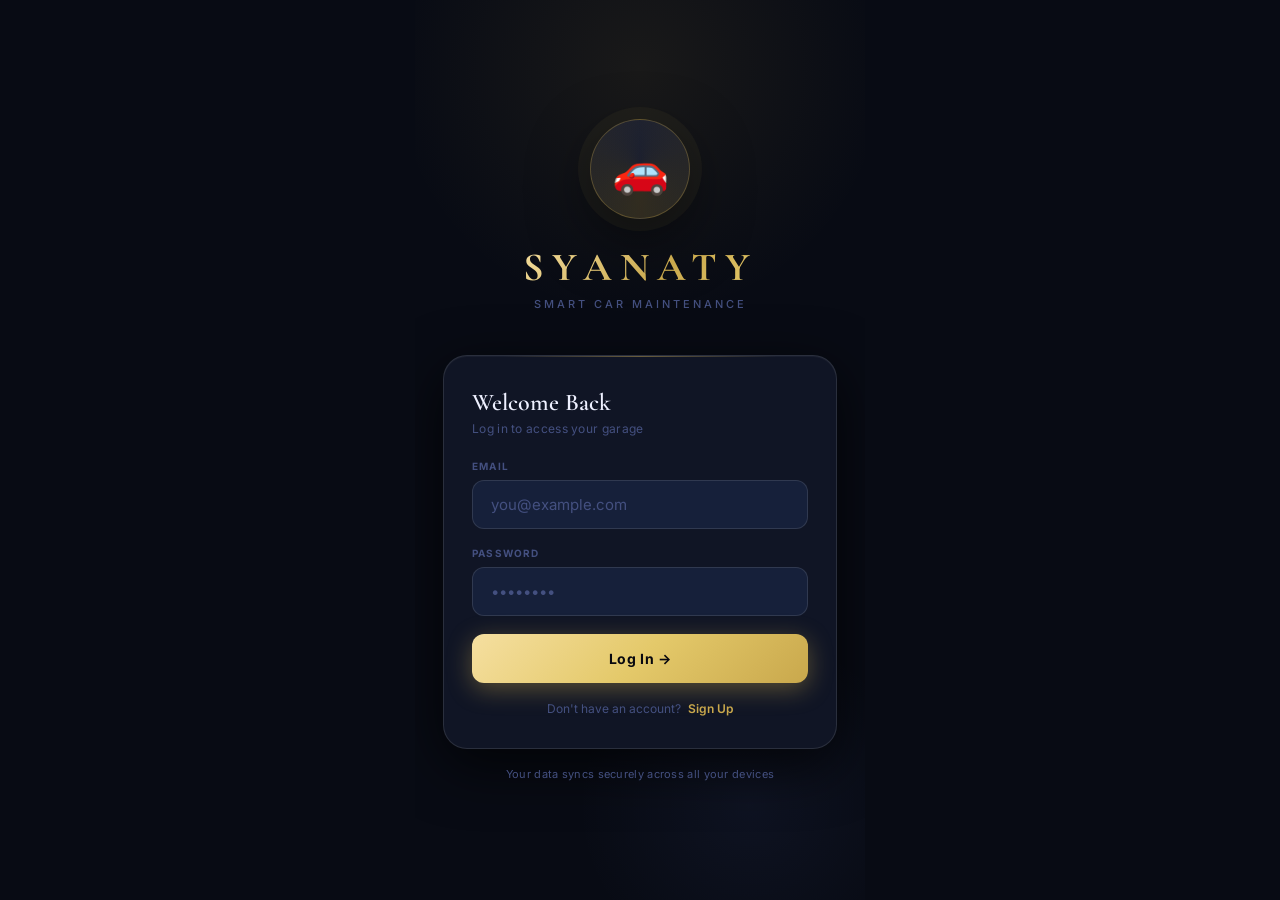
==== commit 390c1dfa: "new front" ====
--- a/frontend/index.html
+++ b/frontend/index.html
@@ -26,15 +26,47 @@
   <div class="login-wordmark">SYANATY</div>
   <div class="login-tagline">Smart Car Maintenance</div>
   <div class="login-card">
-    <div class="l-title">Welcome</div>
-    <div class="l-sub">Enter your details to continue</div>
-    <label class="f-label">Phone or Email</label>
-    <input class="f-input" id="loginInput" type="text" placeholder="+20 10x xxxx xxxx" autocomplete="off">
-    <label class="f-label">Your Name</label>
-    <input class="f-input" id="nameInput" type="text" placeholder="e.g. Ahmed">
-    <button class="btn-gold" onclick="handleLogin()">Get Started →</button>
-  </div>
-  <div class="l-footer">Your data stays on your device · No account needed</div>
+    <div class="l-title" id="authTitle">Welcome Back</div>
+    <div class="l-sub" id="authSub">Log in to access your garage</div>
+
+    <div id="nameFieldWrap" style="display:none">
+      <label class="f-label">Your Name</label>
+      <input class="f-input" id="nameInput" type="text" placeholder="e.g. Ahmed" autocomplete="name">
+    </div>
+
+    <label class="f-label">Email</label>
+    <input class="f-input" id="emailInput" type="email" placeholder="you@example.com" autocomplete="email">
+
+    <label class="f-label">Password</label>
+    <input class="f-input" id="passwordInput" type="password" placeholder="••••••••" autocomplete="current-password">
+
+    <button class="btn-gold" id="authSubmitBtn" onclick="handleAuthSubmit()">Log In →</button>
+
+    <div id="authError" style="display:none;color:var(--red);font-size:12px;margin-top:12px;text-align:center;line-height:1.6"></div>
+    <div id="authLoading" style="display:none;color:var(--txt3);font-size:12px;margin-top:12px;text-align:center">Please wait…</div>
+
+    <div style="text-align:center;margin-top:18px;font-size:12px;color:var(--txt3)">
+      <span id="authToggleText">Don't have an account?</span>
+      <a href="#" id="authToggleLink" onclick="toggleAuthMode();return false;" style="color:var(--gold);font-weight:600;text-decoration:none;margin-left:4px">Sign Up</a>
+    </div>
+  </div>
+  <div class="l-footer">Your data syncs securely across all your devices</div>
+</div>
+
+<!-- ══ EMAIL CONFIRMATION PENDING ══ -->
+<div id="confirmScreen" style="display:none;flex-direction:column;align-items:center;justify-content:center;min-height:100dvh;padding:32px 28px;background:var(--bg)">
+  <div class="login-emblem">📧</div>
+  <div class="login-wordmark" style="font-size:24px;letter-spacing:4px">CHECK YOUR EMAIL</div>
+  <div class="login-card" style="text-align:center;margin-top:24px">
+    <div class="l-title">Almost there!</div>
+    <div class="l-sub" style="margin-bottom:20px">
+      We sent a confirmation link to<br><strong id="confirmEmailDisplay" style="color:var(--gold2)"></strong>
+    </div>
+    <div style="font-size:13px;color:var(--txt2);line-height:1.7;margin-bottom:20px">
+      Click the link in that email, then come back here and log in.
+    </div>
+    <button class="btn-gold" onclick="showLoginMode()">Back to Log In</button>
+  </div>
 </div>
 
 <!-- ══ MAIN APP ══ -->
@@ -52,6 +84,7 @@
     <div class="hdr-actions">
       <button class="icon-btn" title="Update Odometer" onclick="openModal('odoModal')">🔢</button>
       <button class="icon-btn" title="Toggle Theme" id="darkToggle" onclick="toggleDark()">☀️</button>
+      <button class="icon-btn" title="Log Out" onclick="logout()">🚪</button>
     </div>
   </div>
 
@@ -318,25 +351,9 @@
 
 <script>
 // ══════════════════════════════════════════
-//  DATA
-// ══════════════════════════════════════════
-const DEFAULT_PARTS = [
-  {id:'p1', name:'Engine Oil',           intervalKM:5000,  intervalMonths:3,  lastReplacedKM:0, lastReplacedDate:ds(-60),  costNew:350},
-  {id:'p2', name:'Oil Filter',           intervalKM:5000,  intervalMonths:3,  lastReplacedKM:0, lastReplacedDate:ds(-60),  costNew:80},
-  {id:'p3', name:'Air Filter',           intervalKM:15000, intervalMonths:12, lastReplacedKM:0, lastReplacedDate:ds(-180), costNew:150},
-  {id:'p4', name:'Cabin Air Filter',     intervalKM:15000, intervalMonths:12, lastReplacedKM:0, lastReplacedDate:ds(-200), costNew:120},
-  {id:'p5', name:'Spark Plugs',          intervalKM:30000, intervalMonths:24, lastReplacedKM:0, lastReplacedDate:ds(-400), costNew:600},
-  {id:'p6', name:'Brake Pads (Front)',   intervalKM:30000, intervalMonths:24, lastReplacedKM:0, lastReplacedDate:ds(-300), costNew:800},
-  {id:'p7', name:'Brake Pads (Rear)',    intervalKM:50000, intervalMonths:36, lastReplacedKM:0, lastReplacedDate:ds(-365), costNew:600},
-  {id:'p8', name:'Timing Belt',          intervalKM:60000, intervalMonths:48, lastReplacedKM:0, lastReplacedDate:ds(-500), costNew:2500},
-  {id:'p9', name:'Coolant',             intervalKM:40000, intervalMonths:24, lastReplacedKM:0, lastReplacedDate:ds(-250), costNew:400},
-  {id:'p10',name:'Transmission Fluid',   intervalKM:60000, intervalMonths:48, lastReplacedKM:0, lastReplacedDate:ds(-600), costNew:900},
-  {id:'p11',name:'Brake Fluid',          intervalKM:40000, intervalMonths:24, lastReplacedKM:0, lastReplacedDate:ds(-300), costNew:250},
-  {id:'p12',name:'Battery',              intervalKM:80000, intervalMonths:48, lastReplacedKM:0, lastReplacedDate:ds(-200), costNew:3000},
-  {id:'p13',name:'Tire Rotation',        intervalKM:10000, intervalMonths:6,  lastReplacedKM:0, lastReplacedDate:ds(-90),  costNew:200},
-  {id:'p14',name:'Wipers',              intervalKM:20000, intervalMonths:12, lastReplacedKM:0, lastReplacedDate:ds(-180), costNew:200},
-  {id:'p15',name:'Power Steering Fluid', intervalKM:50000, intervalMonths:36, lastReplacedKM:0, lastReplacedDate:ds(-400), costNew:300},
-];
+//  API CONFIG
+// ══════════════════════════════════════════
+const API_BASE = 'https://momenihab.pythonanywhere.com';
 
 const TIPS = {
   'Engine Oil':          ['Change oil every 5,000 km in Egyptian climate — heat degrades oil faster.','Use full-synthetic for better protection at high temperatures.','Check oil level monthly between changes.'],
@@ -349,29 +366,85 @@
   'Timing Belt':         ['Never delay timing belt replacement — failure destroys the engine.','Always replace the water pump and tensioner at the same time.','Record the exact mileage and date of every replacement.'],
 };
 
+const DEFAULT_PARTS_SEED = [
+  {name:'Engine Oil',           interval_km:5000,  interval_months:3,  cost_new:350},
+  {name:'Oil Filter',           interval_km:5000,  interval_months:3,  cost_new:80},
+  {name:'Air Filter',           interval_km:15000, interval_months:12, cost_new:150},
+  {name:'Cabin Air Filter',     interval_km:15000, interval_months:12, cost_new:120},
+  {name:'Spark Plugs',          interval_km:30000, interval_months:24, cost_new:600},
+  {name:'Brake Pads (Front)',   interval_km:30000, interval_months:24, cost_new:800},
+  {name:'Brake Pads (Rear)',    interval_km:50000, interval_months:36, cost_new:600},
+  {name:'Timing Belt',          interval_km:60000, interval_months:48, cost_new:2500},
+  {name:'Coolant',              interval_km:40000, interval_months:24, cost_new:400},
+  {name:'Transmission Fluid',   interval_km:60000, interval_months:48, cost_new:900},
+  {name:'Brake Fluid',          interval_km:40000, interval_months:24, cost_new:250},
+  {name:'Battery',              interval_km:80000, interval_months:48, cost_new:3000},
+  {name:'Tire Rotation',        interval_km:10000, interval_months:6,  cost_new:200},
+  {name:'Wipers',               interval_km:20000, interval_months:12, cost_new:200},
+  {name:'Power Steering Fluid', interval_km:50000, interval_months:36, cost_new:300},
+];
+
 function ds(offset=0) {
   const d=new Date(); d.setDate(d.getDate()+offset);
   return d.toISOString().split('T')[0];
 }
-function load(k,def){ try{const v=localStorage.getItem(k);return v?JSON.parse(v):def}catch{return def} }
-function save(k,v){ localStorage.setItem(k,JSON.stringify(v)); }
-
-let car      = load('sy_car',     {name:'My Car',year:2020,emoji:'🚗',odometer:25000});
-let parts    = load('sy_parts',   DEFAULT_PARTS);
-let history  = load('sy_history', []);
-let expenses = load('sy_expenses',{});
-let isDark   = load('sy_dark',    true);
+
+// ══════════════════════════════════════════
+//  SESSION (tokens persist so a refresh doesn't log you out;
+//  the actual car/parts/history/expenses data is NOT cached here —
+//  it's re-fetched from the API each login, kept only in memory after that)
+// ══════════════════════════════════════════
+function loadSession(){ try{const v=localStorage.getItem('sy_session');return v?JSON.parse(v):null}catch{return null} }
+function saveSession(s){ localStorage.setItem('sy_session', JSON.stringify(s)); }
+function clearSession(){ localStorage.removeItem('sy_session'); }
+
+let session  = loadSession();          // {access_token, refresh_token, user_id, email}
+let car      = null;
+let parts    = [];
+let history  = [];
+let expenses = {};                     // keyed by "YYYY-MM" -> {fuel, maintenance, entries:[]}
+let isDark   = (localStorage.getItem('sy_dark') !== 'false');  // theme pref can stay local, it's not user data
 let hFilter  = 'all';
 let curPartId= null;
+let authMode = 'login'; // 'login' | 'signup'
+
+// ══════════════════════════════════════════
+//  API CLIENT
+// ══════════════════════════════════════════
+async function api(path, { method='GET', body=null, auth=true } = {}) {
+  const headers = { 'Content-Type': 'application/json' };
+  if (auth) {
+    if (!session?.access_token) throw new Error('Not logged in');
+    headers['Authorization'] = 'Bearer ' + session.access_token;
+  }
+  let res;
+  try {
+    res = await fetch(API_BASE + path, {
+      method,
+      headers,
+      body: body ? JSON.stringify(body) : undefined,
+    });
+  } catch (e) {
+    throw new Error('Could not reach the server. Check your connection and try again.');
+  }
+  let data;
+  try { data = await res.json(); } catch { data = null; }
+  if (!res.ok) {
+    throw new Error(data?.detail || `Request failed (${res.status})`);
+  }
+  return data;
+}
+
 
 // ══════════════════════════════════════════
 //  BOOT
 // ══════════════════════════════════════════
 window.addEventListener('DOMContentLoaded',()=>{
   applyTheme();
-  if(load('sy_logged',false)) showApp();
   setupMonths();
-  document.getElementById('newOdo').value = car.odometer;
+  if (session?.access_token) {
+    bootApp();
+  }
 });
 
 function applyTheme(){
@@ -380,21 +453,175 @@
   const btn=document.getElementById('darkToggle');
   if(btn) btn.textContent = isDark?'☀️':'🌙';
 }
-function toggleDark(){ isDark=!isDark; save('sy_dark',isDark); applyTheme(); }
-
-function handleLogin(){
-  const val=document.getElementById('loginInput').value.trim();
-  if(!val){showToast('Please enter your phone or email','error');return;}
-  const name=document.getElementById('nameInput').value.trim();
-  if(name){ car.name=name+"'s Car"; save('sy_car',car); }
-  save('sy_logged',true);
-  showApp();
-}
-function showApp(){
+function toggleDark(){ isDark=!isDark; localStorage.setItem('sy_dark', isDark); applyTheme(); }
+
+// ══════════════════════════════════════════
+//  AUTH — SIGNUP / LOGIN
+// ══════════════════════════════════════════
+function toggleAuthMode(){
+  authMode = authMode === 'login' ? 'signup' : 'login';
+  document.getElementById('nameFieldWrap').style.display = authMode === 'signup' ? 'block' : 'none';
+  document.getElementById('authTitle').textContent = authMode === 'signup' ? 'Create Account' : 'Welcome Back';
+  document.getElementById('authSub').textContent = authMode === 'signup' ? 'Sign up to start tracking' : 'Log in to access your garage';
+  document.getElementById('authSubmitBtn').textContent = authMode === 'signup' ? 'Sign Up →' : 'Log In →';
+  document.getElementById('authToggleText').textContent = authMode === 'signup' ? 'Already have an account?' : "Don't have an account?";
+  document.getElementById('authToggleLink').textContent = authMode === 'signup' ? 'Log In' : 'Sign Up';
+  hideAuthError();
+}
+function showLoginMode(){
+  document.getElementById('confirmScreen').style.display='none';
+  document.getElementById('loginScreen').style.display='flex';
+  if (authMode !== 'login') toggleAuthMode();
+}
+function hideAuthError(){ document.getElementById('authError').style.display='none'; }
+function showAuthError(msg){
+  const el=document.getElementById('authError');
+  el.textContent = msg; el.style.display='block';
+}
+function setAuthLoading(on){
+  document.getElementById('authLoading').style.display = on ? 'block' : 'none';
+  document.getElementById('authSubmitBtn').style.display = on ? 'none' : 'block';
+}
+
+async function handleAuthSubmit(){
+  hideAuthError();
+  const email = document.getElementById('emailInput').value.trim();
+  const password = document.getElementById('passwordInput').value;
+  if (!email || !password) { showAuthError('Please enter both email and password.'); return; }
+
+  if (authMode === 'signup') {
+    const name = document.getElementById('nameInput').value.trim();
+    if (!name) { showAuthError('Please enter your name.'); return; }
+    setAuthLoading(true);
+    try {
+      const result = await api('/auth/signup', { auth:false, method:'POST', body:{ email, password, name } });
+      setAuthLoading(false);
+      if (result.access_token) {
+        // Email confirmation not required on this Supabase project — log straight in
+        session = { access_token: result.access_token, refresh_token: result.refresh_token, user_id: result.user_id, email: result.email };
+        saveSession(session);
+        await seedDefaultParts(); // first-time setup
+        await bootApp();
+      } else {
+        // Email confirmation required — show the pending screen
+        document.getElementById('confirmEmailDisplay').textContent = email;
+        document.getElementById('loginScreen').style.display='none';
+        document.getElementById('confirmScreen').style.display='flex';
+      }
+    } catch (e) {
+      setAuthLoading(false);
+      showAuthError(e.message);
+    }
+  } else {
+    setAuthLoading(true);
+    try {
+      const result = await api('/auth/login', { auth:false, method:'POST', body:{ email, password } });
+      setAuthLoading(false);
+      session = { access_token: result.access_token, refresh_token: result.refresh_token, user_id: result.user_id, email: result.email };
+      saveSession(session);
+      await bootApp();
+    } catch (e) {
+      setAuthLoading(false);
+      showAuthError(e.message);
+    }
+  }
+}
+
+function logout(){
+  showConfirm('Log Out?', 'You can log back in anytime — your data stays safely in the cloud.', () => {
+    session = null; clearSession();
+    car = null; parts = []; history = []; expenses = {};
+    document.getElementById('mainApp').style.display='none';
+    document.getElementById('confirmScreen').style.display='none';
+    document.getElementById('loginScreen').style.display='flex';
+    document.getElementById('emailInput').value='';
+    document.getElementById('passwordInput').value='';
+  }, '👋');
+}
+
+// Seeds the default 15-part catalog for a brand-new account (one-time, after first signup)
+async function seedDefaultParts(){
+  try {
+    const cars = await api('/cars');
+    const myCar = cars[0];
+    if (!myCar) return;
+    for (const p of DEFAULT_PARTS_SEED) {
+      await api('/parts', { method:'POST', body:{
+        car_id: myCar.id,
+        name: p.name,
+        interval_km: p.interval_km,
+        interval_months: p.interval_months,
+        last_replaced_km: 0,
+        last_replaced_date: ds(-30),
+        cost_new: p.cost_new,
+      }});
+    }
+  } catch (e) {
+    console.error('Seeding default parts failed:', e);
+  }
+}
+
+// ══════════════════════════════════════════
+//  APP BOOT — loads all data fresh from the API, then shows the app
+// ══════════════════════════════════════════
+async function bootApp(){
   document.getElementById('loginScreen').style.display='none';
-  document.getElementById('mainApp').style.display='flex';
-  renderAll();
-}
+  document.getElementById('confirmScreen').style.display='none';
+  try {
+    const cars = await api('/cars');
+    if (!cars.length) {
+      // Edge case: account exists but has no car yet (shouldn't normally happen)
+      const created = await api('/cars', { method:'POST', body:{ name:'My Car', year:2020, emoji:'🚗', odometer:0 } });
+      car = created;
+      await seedDefaultParts();
+    } else {
+      car = cars[0];
+    }
+    await Promise.all([ loadParts(), loadHistory() ]);
+    document.getElementById('mainApp').style.display='flex';
+    renderAll();
+  } catch (e) {
+    showToast(e.message || 'Could not load your data. Please try again.', 'error');
+    // If the token is bad/expired, send back to login
+    if (String(e.message).toLowerCase().includes('expired') || String(e.message).toLowerCase().includes('invalid')) {
+      session = null; clearSession();
+      document.getElementById('loginScreen').style.display='flex';
+    }
+  }
+}
+
+async function loadParts(){
+  const raw = await api(`/parts?car_id=${car.id}`);
+  parts = raw.map(fromApiPart);
+}
+async function loadHistory(){
+  const raw = await api(`/history?car_id=${car.id}`);
+  history = raw.map(fromApiHistory);
+}
+async function loadExpensesForMonth(month){
+  const raw = await api(`/expenses?car_id=${car.id}&month=${month}`);
+  const entries = raw.map(fromApiExpense);
+  const fuel = entries.filter(e=>e.type==='fuel').reduce((s,e)=>s+e.amount,0);
+  const maintenance = entries.filter(e=>e.type==='maintenance').reduce((s,e)=>s+e.amount,0);
+  expenses[month] = { fuel, maintenance, entries };
+}
+
+// ── snake_case (API) <-> camelCase (frontend) translation ──
+function fromApiPart(p){
+  return {
+    id: p.id, name: p.name,
+    intervalKM: p.interval_km, intervalMonths: p.interval_months,
+    lastReplacedKM: p.last_replaced_km, lastReplacedDate: p.last_replaced_date,
+    costNew: Number(p.cost_new),
+  };
+}
+function fromApiHistory(h){
+  return { id:h.id, date:h.date, mileage:h.mileage, service:h.service, cost:Number(h.cost), urgent:h.urgent };
+}
+function fromApiExpense(e){
+  return { id:e.id, type:e.type, amount:Number(e.amount), note:e.note, date:e.date };
+}
+
 function renderAll(){ renderHeader();renderGarage();renderCatalog();renderHistory();renderExpenses(); }
 
 // ══════════════════════════════════════════
@@ -598,21 +825,23 @@
       </div>
     </div>`).join('');
 }
-function saveUrgentRecord(){
+async function saveUrgentRecord(){
   const service=document.getElementById('urgentService').value.trim();
   const date=document.getElementById('urgentDate').value;
   const mileage=parseInt(document.getElementById('urgentMileage').value)||car.odometer;
   const cost=parseFloat(document.getElementById('urgentCost').value)||0;
   if(!service||!date){showToast('Please fill in all required fields','error');return;}
-  history.push({id:uid(),date,mileage,service,cost,urgent:true});
-  save('sy_history',history);
-  if(cost>0) addMaintExpense(cost,service,date);
-  closeModal('urgentModal');
-  renderHistory();renderGarage();renderExpenses();
-  showToast('Urgent record added','success');
-  document.getElementById('urgentService').value='';
-  document.getElementById('urgentMileage').value='';
-  document.getElementById('urgentCost').value='';
+  try{
+    const rec = await api('/history', { method:'POST', body:{ car_id:car.id, date, mileage, service, cost, urgent:true } });
+    history.unshift(fromApiHistory(rec));
+    if(cost>0) await addMaintExpense(cost,service,date);
+    closeModal('urgentModal');
+    renderHistory();renderGarage();renderExpenses();
+    showToast('Urgent record added','success');
+    document.getElementById('urgentService').value='';
+    document.getElementById('urgentMileage').value='';
+    document.getElementById('urgentCost').value='';
+  }catch(e){ showToast(e.message,'error'); }
 }
 function openEditHistory(id){
   const r=history.find(x=>x.id===id);
@@ -623,21 +852,31 @@
   document.getElementById('editHistoryCost').value=r.cost;
   openModal('editHistoryModal');
 }
-function saveHistoryEdit(){
+async function saveHistoryEdit(){
   const id=document.getElementById('editHistoryId').value;
   const idx=history.findIndex(x=>x.id===id);
-  history[idx]={...history[idx],service:document.getElementById('editHistoryService').value,date:document.getElementById('editHistoryDate').value,mileage:parseInt(document.getElementById('editHistoryMileage').value)||0,cost:parseFloat(document.getElementById('editHistoryCost').value)||0};
-  save('sy_history',history);
-  closeModal('editHistoryModal');
-  renderHistory();
-  showToast('Record updated','success');
+  const updates={
+    service:document.getElementById('editHistoryService').value,
+    date:document.getElementById('editHistoryDate').value,
+    mileage:parseInt(document.getElementById('editHistoryMileage').value)||0,
+    cost:parseFloat(document.getElementById('editHistoryCost').value)||0,
+  };
+  try{
+    await api(`/history/${id}`, { method:'PATCH', body:updates });
+    history[idx]={...history[idx],...updates};
+    closeModal('editHistoryModal');
+    renderHistory();
+    showToast('Record updated','success');
+  }catch(e){ showToast(e.message,'error'); }
 }
 function deleteHistory(id){
-  showConfirm('Delete Record?','This maintenance record will be permanently removed.',()=>{
-    history=history.filter(x=>x.id!==id);
-    save('sy_history',history);
-    renderHistory();renderGarage();
-    showToast('Record deleted','success');
+  showConfirm('Delete Record?','This maintenance record will be permanently removed.',async()=>{
+    try{
+      await api(`/history/${id}`, { method:'DELETE' });
+      history=history.filter(x=>x.id!==id);
+      renderHistory();renderGarage();
+      showToast('Record deleted','success');
+    }catch(e){ showToast(e.message,'error'); }
   });
 }
 function exportPDF(){
@@ -666,8 +905,12 @@
     sel.appendChild(opt);
   }
 }
-function renderExpenses(){
+async function renderExpenses(){
   const month=document.getElementById('monthSelector').value;
+  if(!expenses[month]){
+    try{ await loadExpensesForMonth(month); }
+    catch(e){ showToast(e.message,'error'); return; }
+  }
   const data=expenses[month]||{fuel:0,maintenance:0,entries:[]};
   document.getElementById('fuelTotal').textContent=fmt(data.fuel);
   document.getElementById('maintTotal').textContent=fmt(data.maintenance);
@@ -683,32 +926,31 @@
       <div class="txn-amt ${e.type==='fuel'?'ta-fuel':'ta-maint'}">${fmt(e.amount)} EGP</div>
     </div>`).join('');
 }
-function saveFuelExpense(){
+async function saveFuelExpense(){
   const amount=parseFloat(document.getElementById('fuelAmount').value);
   const note=document.getElementById('fuelNote').value.trim()||'Fuel';
   const date=document.getElementById('fuelDate').value||ds();
   if(!amount||amount<=0){showToast('Enter a valid amount','error');return;}
-  const month=date.substring(0,7);
-  if(!expenses[month]) expenses[month]={fuel:0,maintenance:0,entries:[]};
-  expenses[month].fuel+=amount;
-  expenses[month].entries.push({type:'fuel',amount,note,date});
-  save('sy_expenses',expenses);
-  closeModal('fuelModal');renderExpenses();
-  showToast('Fuel expense added','success');
-  document.getElementById('fuelAmount').value='';document.getElementById('fuelNote').value='';document.getElementById('fuelDate').value='';
-}
-function addMaintExpense(cost,service,date){
-  const month=(date||ds()).substring(0,7);
-  if(!expenses[month]) expenses[month]={fuel:0,maintenance:0,entries:[]};
-  expenses[month].maintenance+=cost;
-  expenses[month].entries.push({type:'maintenance',amount:cost,note:service,date:date||ds()});
-  save('sy_expenses',expenses);
+  try{
+    await api('/expenses', { method:'POST', body:{ car_id:car.id, type:'fuel', amount, note, date } });
+    const month=date.substring(0,7);
+    delete expenses[month]; // force refetch so totals stay accurate
+    closeModal('fuelModal');
+    if(document.getElementById('monthSelector').value===month) await renderExpenses();
+    showToast('Fuel expense added','success');
+    document.getElementById('fuelAmount').value='';document.getElementById('fuelNote').value='';document.getElementById('fuelDate').value='';
+  }catch(e){ showToast(e.message,'error'); }
+}
+async function addMaintExpense(cost,service,date){
+  const d = date||ds();
+  await api('/expenses', { method:'POST', body:{ car_id:car.id, type:'maintenance', amount:cost, note:service, date:d } });
+  delete expenses[d.substring(0,7)]; // force refetch so totals stay accurate
 }
 
 // ══════════════════════════════════════════
 //  CAR DETAILS
 // ══════════════════════════════════════════
-let tempEmoji=car.emoji;
+let tempEmoji='🚗';
 function openEditCar(){
   document.getElementById('editCarName').value=car.name;
   document.getElementById('editCarYear').value=car.year;
@@ -717,20 +959,27 @@
   openModal('carModal');
 }
 function selectEmoji(e){ tempEmoji=e; document.getElementById('selectedEmoji').textContent=e; }
-function saveCarDetails(){
+async function saveCarDetails(){
   const name=document.getElementById('editCarName').value.trim();
   const year=parseInt(document.getElementById('editCarYear').value);
   if(!name){showToast('Please enter a car name','error');return;}
-  car={...car,name,year:year||car.year,emoji:tempEmoji};
-  save('sy_car',car);closeModal('carModal');renderAll();
-  showToast('Vehicle details updated','success');
-}
-function updateOdometer(){
+  try{
+    const updated = await api(`/cars/${car.id}`, { method:'PATCH', body:{ name, year:year||car.year, emoji:tempEmoji } });
+    car = { ...car, name:updated.name, year:updated.year, emoji:updated.emoji };
+    closeModal('carModal');renderAll();
+    showToast('Vehicle details updated','success');
+  }catch(e){ showToast(e.message,'error'); }
+}
+async function updateOdometer(){
   const val=parseInt(document.getElementById('newOdo').value);
   if(!val||val<0){showToast('Enter a valid odometer reading','error');return;}
   if(val<car.odometer){showToast('New reading must be higher than current','error');return;}
-  car.odometer=val;save('sy_car',car);closeModal('odoModal');renderAll();
-  showToast('Odometer updated to '+fmt(val)+' km','success');
+  try{
+    const updated = await api(`/cars/${car.id}`, { method:'PATCH', body:{ odometer:val } });
+    car.odometer = updated.odometer;
+    closeModal('odoModal');renderAll();
+    showToast('Odometer updated to '+fmt(val)+' km','success');
+  }catch(e){ showToast(e.message,'error'); }
 }
 
 // ══════════════════════════════════════════
@@ -745,20 +994,29 @@
   document.getElementById('replaceCost').value=p.costNew||'';
   openModal('replaceModal');
 }
-function confirmReplacement(){
+async function confirmReplacement(){
   const date=document.getElementById('replaceDate').value;
   const km=parseInt(document.getElementById('replaceKM').value);
   const cost=parseFloat(document.getElementById('replaceCost').value)||0;
   if(!date||!km){showToast('Please fill in all fields','error');return;}
   const p=parts.find(x=>x.id===curPartId);
-  p.lastReplacedDate=date; p.lastReplacedKM=km;
-  save('sy_parts',parts);
-  if(km>car.odometer){car.odometer=km;save('sy_car',car);}
-  history.push({id:uid(),date,mileage:km,service:p.name+' replaced',cost,urgent:false});
-  save('sy_history',history);
-  addMaintExpense(cost,p.name+' replaced',date);
-  closeModal('replaceModal');renderAll();
-  showToast(p.name+' marked as replaced!','success');
+  try{
+    await api(`/parts/${p.id}`, { method:'PATCH', body:{ last_replaced_date:date, last_replaced_km:km } });
+    p.lastReplacedDate=date; p.lastReplacedKM=km;
+
+    if(km>car.odometer){
+      await api(`/cars/${car.id}`, { method:'PATCH', body:{ odometer:km } });
+      car.odometer=km;
+    }
+
+    const rec = await api('/history', { method:'POST', body:{ car_id:car.id, date, mileage:km, service:p.name+' replaced', cost, urgent:false } });
+    history.unshift(fromApiHistory(rec));
+
+    if(cost>0) await addMaintExpense(cost,p.name+' replaced',date);
+
+    closeModal('replaceModal');renderAll();
+    showToast(p.name+' marked as replaced!','success');
+  }catch(e){ showToast(e.message,'error'); }
 }
 
 // ══════════════════════════════════════════
@@ -780,7 +1038,7 @@
       </div>
     </div>`).join('');
 }
-function openEditPart(id){
+async function openEditPart(id){
   const p=parts.find(x=>x.id===id);
   document.getElementById('editPartId').value=id;
   document.getElementById('editPartName').value=p.name;
@@ -791,32 +1049,51 @@
   document.getElementById('editPartCost').value=p.costNew;
   closeModal('devModal'); openModal('editPartModal');
 }
-function savePartEdit(){
+async function savePartEdit(){
   const id=document.getElementById('editPartId').value;
   const idx=parts.findIndex(x=>x.id===id);
-  parts[idx]={...parts[idx],name:document.getElementById('editPartName').value,intervalKM:parseInt(document.getElementById('editPartKM').value)||parts[idx].intervalKM,intervalMonths:parseInt(document.getElementById('editPartMonths').value)||parts[idx].intervalMonths,lastReplacedKM:parseInt(document.getElementById('editPartLastKM').value)||0,lastReplacedDate:document.getElementById('editPartLastDate').value,costNew:parseFloat(document.getElementById('editPartCost').value)||0};
-  save('sy_parts',parts);closeModal('editPartModal');renderCatalog();renderGarage();renderDevPanel();openModal('devModal');
-  showToast('Part updated','success');
+  const updates={
+    name:document.getElementById('editPartName').value,
+    interval_km:parseInt(document.getElementById('editPartKM').value)||parts[idx].intervalKM,
+    interval_months:parseInt(document.getElementById('editPartMonths').value)||parts[idx].intervalMonths,
+    last_replaced_km:parseInt(document.getElementById('editPartLastKM').value)||0,
+    last_replaced_date:document.getElementById('editPartLastDate').value,
+    cost_new:parseFloat(document.getElementById('editPartCost').value)||0,
+  };
+  try{
+    await api(`/parts/${id}`, { method:'PATCH', body:updates });
+    parts[idx]=fromApiPart({ id, ...updates });
+    closeModal('editPartModal');renderCatalog();renderGarage();renderDevPanel();openModal('devModal');
+    showToast('Part updated','success');
+  }catch(e){ showToast(e.message,'error'); }
 }
 function devDeletePart(id){
   const p=parts.find(x=>x.id===id);
-  showConfirm('Delete Part?',`Remove "${p.name}" from the catalog?`,()=>{
-    parts=parts.filter(x=>x.id!==id);save('sy_parts',parts);
-    renderCatalog();renderGarage();renderDevPanel();
-    showToast('Part deleted','success');
+  showConfirm('Delete Part?',`Remove "${p.name}" from the catalog?`,async()=>{
+    try{
+      await api(`/parts/${id}`, { method:'DELETE' });
+      parts=parts.filter(x=>x.id!==id);
+      renderCatalog();renderGarage();renderDevPanel();
+      showToast('Part deleted','success');
+    }catch(e){ showToast(e.message,'error'); }
   });
 }
-function addNewPart(){
+async function addNewPart(){
   const name=document.getElementById('newPartName').value.trim();
   const km=parseInt(document.getElementById('newPartKM').value);
   const months=parseInt(document.getElementById('newPartMonths').value);
   const cost=parseFloat(document.getElementById('newPartCost').value)||0;
   if(!name||!km||!months){showToast('Fill in name, km, and months','error');return;}
-  parts.push({id:uid(),name,intervalKM:km,intervalMonths:months,lastReplacedKM:0,lastReplacedDate:ds(),costNew:cost});
-  save('sy_parts',parts);
-  ['newPartName','newPartKM','newPartMonths','newPartCost'].forEach(id=>document.getElementById(id).value='');
-  renderCatalog();renderGarage();renderDevPanel();
-  showToast('Part added to catalog','success');
+  try{
+    const created = await api('/parts', { method:'POST', body:{
+      car_id:car.id, name, interval_km:km, interval_months:months,
+      last_replaced_km:0, last_replaced_date:ds(), cost_new:cost,
+    }});
+    parts.push(fromApiPart(created));
+    ['newPartName','newPartKM','newPartMonths','newPartCost'].forEach(id=>document.getElementById(id).value='');
+    renderCatalog();renderGarage();renderDevPanel();
+    showToast('Part added to catalog','success');
+  }catch(e){ showToast(e.message,'error'); }
 }
 
 // ══════════════════════════════════════════
@@ -825,6 +1102,7 @@
 function openModal(id){
   if(id==='urgentModal'){document.getElementById('urgentDate').value=ds();document.getElementById('urgentMileage').value=car.odometer;}
   if(id==='fuelModal'){document.getElementById('fuelDate').value=ds();}
+  if(id==='odoModal'){document.getElementById('newOdo').value=car.odometer;}
   document.getElementById(id).classList.add('open');
 }
 function closeModal(id){ document.getElementById(id).classList.remove('open'); }
@@ -858,9 +1136,8 @@
 //  UTILS
 // ══════════════════════════════════════════
 function fmt(n){ return Number(n||0).toLocaleString('en-EG'); }
-function uid(){ return 'id'+Date.now()+Math.random().toString(36).slice(2,6); }
-document.getElementById('nameInput').addEventListener('keydown',e=>{if(e.key==='Enter')handleLogin();});
-document.getElementById('loginInput').addEventListener('keydown',e=>{if(e.key==='Enter')document.getElementById('nameInput').focus();});
+document.getElementById('passwordInput').addEventListener('keydown',e=>{if(e.key==='Enter')handleAuthSubmit();});
+document.getElementById('emailInput').addEventListener('keydown',e=>{if(e.key==='Enter')document.getElementById('passwordInput').focus();});
 </script>
 </body>
 </html>
